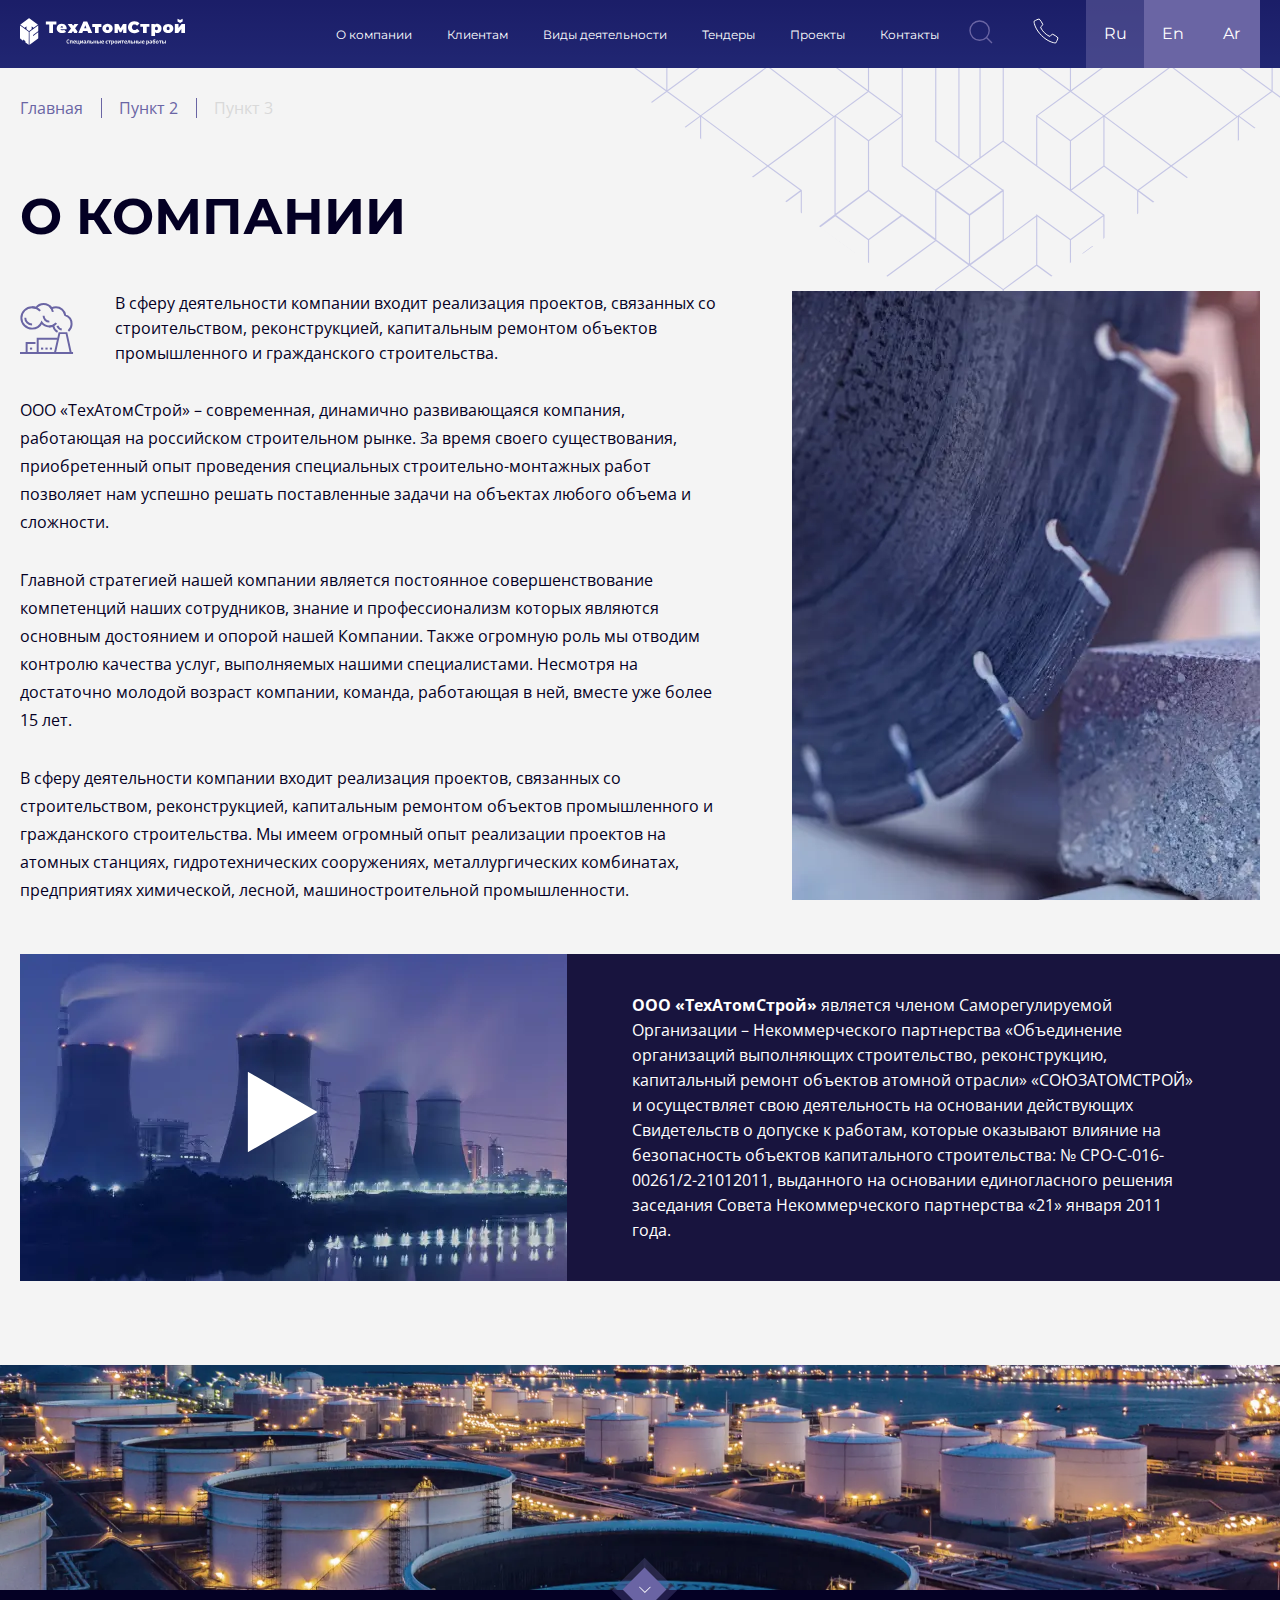
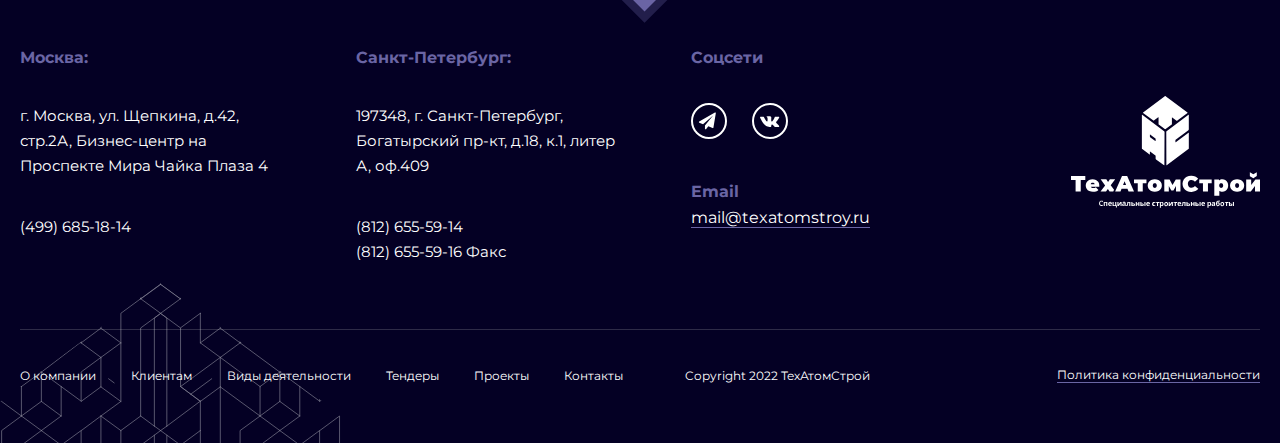
==== about.html @ ad56c025 "add project" ====
<!DOCTYPE html>
<html lang="ru">
  <head>
    <meta charset="utf-8">
    <meta http-equiv="X-UA-Compatible" content="IE=edge">
    <title>New Page</title>
    <meta name="theme-color" content="#fff">
    <meta name="apple-mobile-web-app-status-bar-style" content="black-translucent">
    <meta name="viewport" content="width=device-width, user-scalable=no, initial-scale=1.0, maximum-scale=1.0, minimum-scale=1.0"><meta name="format-detection" content="telephone=no">
    <link rel="shortcut icon" href="img/favicons/favicon.ico" type="image/x-icon">
    <link rel="icon" sizes="16x16" href="img/favicons/favicon-16x16.png" type="image/png">
    <link rel="icon" sizes="32x32" href="img/favicons/favicon-32x32.png" type="image/png">
    <link rel="apple-touch-icon-precomposed" href="img/favicons/apple-touch-icon-precomposed.png">
    <link rel="apple-touch-icon" href="img/favicons/apple-touch-icon.png">
    <link rel="apple-touch-icon" sizes="57x57" href="img/favicons/apple-touch-icon-57x57.png">
    <link rel="apple-touch-icon" sizes="60x60" href="img/favicons/apple-touch-icon-60x60.png">
    <link rel="apple-touch-icon" sizes="72x72" href="img/favicons/apple-touch-icon-72x72.png">
    <link rel="apple-touch-icon" sizes="76x76" href="img/favicons/apple-touch-icon-76x76.png">
    <link rel="apple-touch-icon" sizes="114x114" href="img/favicons/apple-touch-icon-114x114.png">
    <link rel="apple-touch-icon" sizes="120x120" href="img/favicons/apple-touch-icon-120x120.png">
    <link rel="apple-touch-icon" sizes="144x144" href="img/favicons/apple-touch-icon-144x144.png">
    <link rel="apple-touch-icon" sizes="152x152" href="img/favicons/apple-touch-icon-152x152.png">
    <link rel="apple-touch-icon" sizes="167x167" href="img/favicons/apple-touch-icon-167x167.png">
    <link rel="apple-touch-icon" sizes="180x180" href="img/favicons/apple-touch-icon-180x180.png">
    <link rel="apple-touch-icon" sizes="1024x1024" href="img/favicons/apple-touch-icon-1024x1024.png">
    <link href="https://fonts.googleapis.com/css2?family=Montserrat:wght@300;400;700&amp;family=Open+Sans:wght@400;700&amp;display=swap" rel="stylesheet">
    <link rel="stylesheet" href="styles/main.css">
  </head>
  <body>
    <div class="header"> 
      <div class="container header__wrap">
        <div class="haeder__left">
          <div class="header__burger"></div><a class="header__logo" href="#"><img src="./img/logo.svg" alt=""></a>
        </div>
        <div class="header__right"> 
          <nav class="nav"><a class="nav__link" href="#">О компании</a><a class="nav__link" href="#">Клиентам</a><a class="nav__link" href="#">Виды деятельности</a><a class="nav__link" href="#">Тендеры</a><a class="nav__link" href="#">Проекты</a><a class="nav__link" href="#">Контакты</a></nav>
          <div class="search"> 
            <div class="search__input"> 
              <input type="text" placeholder="Поиск">
            </div>
            <button class="search__ico">
              <div class="header__search-trigger"></div><svg width="24" height="24" viewBox="0 0 24 24" xmlns="http://www.w3.org/2000/svg">
<path d="M22.975 22.9751L17.481 17.482M20.228 10.614C20.228 15.924 15.924 20.2281 10.614 20.2281C5.30501 20.2281 1 15.924 1 10.614C1 5.30505 5.30501 1.00003 10.614 1.00003C15.924 1.00003 20.228 5.30505 20.228 10.614Z" stroke-width="1.373" stroke-miterlimit="79.8403" stroke-linejoin="round"/>
</svg>
            </button>
          </div><a class="haeder__phone" href="tel:">
             <svg width="26" height="26" viewBox="0 0 26 26" xmlns="http://www.w3.org/2000/svg">
<path fill-rule="evenodd" clip-rule="evenodd" d="M8.52951 17.4705C14.6469 23.5885 20.49 24.8825 22.6473 25C24.0253 22.9808 24.6081 21.3136 25 19.8238C23.5095 18.3725 21.3409 16.8923 19.3529 16.059L17.0002 18.4117C16.1959 18.1958 13.9903 17.2842 11.3531 14.6469C8.7158 12.0097 7.80416 9.80413 7.58831 8.99983L9.941 6.64713C9.10773 4.65968 7.62751 2.49045 6.17625 0.999997C4.68637 1.39249 3.01927 1.9747 1 3.35325C1.11758 5.50998 2.41207 11.3531 8.52951 17.4705Z" stroke-miterlimit="79.8403"/>
</svg></a>
          <div class="header__langs"> <a class="header__lang -is-active" href="#">Ru </a><a class="header__lang" href="#">En</a><a class="header__lang" href="#">Ar</a></div>
        </div>
      </div>
    </div>
        <div class="mobile-nav"> <a class="nav__link" href="#">О компании</a><a class="nav__link" href="#">Клиентам</a><a class="nav__link" href="#">Виды деятельности</a><a class="nav__link" href="#">Тендеры</a><a class="nav__link" href="#">Проекты</a><a class="nav__link" href="#">Контакты</a></div>
    <main class="inner"> 
      <div class="container">
            <div class="scrumbs"> <a class="scrumbs__link" href="#">Главная  </a><a class="scrumbs__link" href="#">Пункт 2  </a><a class="scrumbs__link" href="#">Пункт 3  </a></div>
        <h1 class="h1">О КОМПАНИИ</h1>
        <div class="about__list"> 
          <div class="about__text">
                <div class="ico-block"><img src="./img/ico-text.svg" alt="">
                  <p class="ico-text">В сферу деятельности компании входит реализация проектов, связанных со строительством, реконструкцией, капитальным ремонтом объектов промышленного и гражданского строительства.</p>
                </div>
            <div class="text"> 
              <p>ООО «ТехАтомСтрой» – современная, динамично развивающаяся компания, работающая на российском строительном рынке. За время своего существования, приобретенный опыт проведения специальных строительно-монтажных работ позволяет нам успешно решать поставленные задачи на объектах любого объема и сложности.</p>
              <p>Главной стратегией нашей компании является постоянное совершенствование компетенций наших сотрудников, знание и профессионализм которых являются основным достоянием и опорой нашей Компании. Также огромную роль мы отводим контролю качества услуг, выполняемых нашими специалистами. Несмотря на достаточно молодой возраст компании, команда, работающая в ней, вместе уже более 15 лет.</p>
              <p>В сферу деятельности компании входит реализация проектов, связанных со строительством, реконструкцией, капитальным ремонтом объектов промышленного и гражданского строительства. Мы имеем огромный опыт реализации проектов на атомных станциях, гидротехнических сооружениях, металлургических комбинатах, предприятиях химической, лесной, машиностроительной промышленности.</p>
            </div>
          </div>
          <div class="about__pic" style="background: url(../img/about__pic.webp) no-repeat center / cover"></div>
        </div>
        <div class="about__video"> 
          <div class="about__video-play"><a data-fancybox="video-gallery" href="https://youtu.be/SU4BqSh9jZQ">
            <div class="after">
               <svg width="70" height="81" viewBox="0 0 70 81" xmlns="http://www.w3.org/2000/svg">
<path d="M3.25 5.42597L64 40.5L3.25 75.574L3.25 5.42597Z"  stroke="white" stroke-width="6"/>
</svg>
            </div><img src="./img/video-banner.webp"/>
</a>
          </div>
          <div class="about__video-description"> 
            <p><b>ООО «ТехАтомСтрой» </b> является членом Саморегулируемой Организации – Некоммерческого партнерства «Объединение организаций выполняющих строительство, реконструкцию, капитальный ремонт объектов атомной отрасли» «СОЮЗАТОМСТРОЙ» и осуществляет свою деятельность на основании действующих Свидетельств о допуске к работам, которые оказывают влияние на безопасность объектов капитального строительства: № СРО-С-016-00261/2-21012011, выданного на основании единогласного решения заседания Совета Некоммерческого партнерства «21» января 2011 года.</p>
          </div>
        </div>
      </div>
    </main>
    <div class="footer">
      <div class="footer__banner"><img src="./img/footer.webp" alt=""></div>
      <div class="footer__wrap"><a class="anchor-arrow" href="#"><img src="./img/an-arrow.svg" alt=""></a>
        <div class="container">
          <div class="footer__top"> 
            <div class="footer__blocks"> 
              <div class="footer__left">
                <div class="footer__item">
                  <div class="footer__title">Москва:</div>
                  <p class="footer__text">г. Москва, ул. Щепкина, д.42, стр.2А, Бизнес-центр на Проспекте Мира Чайка Плаза 4</p>
                  <div class="footer__phones">
                    <p class="footer__text">(499) 685-18-14</p>
                  </div>
                </div>
                <div class="footer__item">
                  <div class="footer__title">Санкт-Петербург:</div>
                  <p class="footer__text">197348, г. Санкт-Петербург, Богатырский пр-кт, д.18, к.1, литер А, оф.409</p>
                  <div class="footer__phones">
                    <p class="footer__text"> (812) 655-59-14  </p>
                    <p class="footer__text">(812) 655-59-16 Факс</p>
                  </div>
                </div>
                <div class="footer__item">
                  <div class="footer__title">Соцсети</div>
                  <div class="socials"> <a class="socials__link socials__link--tm" href="#"><img src="./img/tm.svg" alt=""></a><a class="socials__link socials__link--vk" href="#"><img src="./img/vk.svg" alt=""></a></div>
                  <div class="footer__eamail"> 
                    <div class="footer__title">Email</div><a class="link" href="mailto:mail@texatomstroy.ru">mail@texatomstroy.ru</a>
                  </div>
                </div>
              </div>
              <div class="footer__logo"><img src="./img/footer-logo.svg" alt=""></div>
            </div>
          </div>
          <div class="footer__bottom">
            <div class="footer__left"> 
              <nav class="nav"><a class="nav__link" href="#">О компании</a><a class="nav__link" href="#">Клиентам</a><a class="nav__link" href="#">Виды деятельности</a><a class="nav__link" href="#">Тендеры</a><a class="nav__link" href="#">Проекты</a><a class="nav__link" href="#">Контакты</a></nav>
              <div class="copiright">Copyright 2022 ТехАтомСтрой</div>
            </div><a class="policy link" href="#">Политика конфиденциальности </a>
          </div>
        </div>
      </div>
    </div>
    <script src="js/main.js"></script>
    <script src="js/vendor.js"></script>
  </body>
</html>
---- styles/main.css ----
:root {
  --purple: #6A65A4;
  --l-purple: #C5C6E5;
  --black: #040024;
  --l-black: #3A3A3A;
}

/*! normalize.css v8.0.1 | MIT License | github.com/necolas/normalize.css */

/* Document
   ========================================================================== */

/**
 * 1. Correct the line height in all browsers.
 * 2. Prevent adjustments of font size after orientation changes in iOS.
 */

html {
  line-height: 1.15;
  /* 1 */
  -webkit-text-size-adjust: 100%;
  /* 2 */
}

/* Sections
   ========================================================================== */

/**
 * Remove the margin in all browsers.
 */

body {
  margin: 0;
}

/**
 * Render the `main` element consistently in IE.
 */

main {
  display: block;
}

/**
 * Correct the font size and margin on `h1` elements within `section` and
 * `article` contexts in Chrome, Firefox, and Safari.
 */

h1 {
  font-size: 2em;
  margin: 0.67em 0;
}

/* Grouping content
   ========================================================================== */

/**
 * 1. Add the correct box sizing in Firefox.
 * 2. Show the overflow in Edge and IE.
 */

hr {
  box-sizing: content-box;
  /* 1 */
  height: 0;
  /* 1 */
  overflow: visible;
  /* 2 */
}

/**
 * 1. Correct the inheritance and scaling of font size in all browsers.
 * 2. Correct the odd `em` font sizing in all browsers.
 */

pre {
  font-family: monospace, monospace;
  /* 1 */
  font-size: 1em;
  /* 2 */
}

/* Text-level semantics
   ========================================================================== */

/**
 * Remove the gray background on active links in IE 10.
 */

a {
  background-color: transparent;
}

/**
 * 1. Remove the bottom border in Chrome 57-
 * 2. Add the correct text decoration in Chrome, Edge, IE, Opera, and Safari.
 */

abbr[title] {
  border-bottom: none;
  /* 1 */
  text-decoration: underline;
  /* 2 */
  text-decoration: underline dotted;
  /* 2 */
}

/**
 * Add the correct font weight in Chrome, Edge, and Safari.
 */

b,
strong {
  font-weight: bolder;
}

/**
 * 1. Correct the inheritance and scaling of font size in all browsers.
 * 2. Correct the odd `em` font sizing in all browsers.
 */

code,
kbd,
samp {
  font-family: monospace, monospace;
  /* 1 */
  font-size: 1em;
  /* 2 */
}

/**
 * Add the correct font size in all browsers.
 */

small {
  font-size: 80%;
}

/**
 * Prevent `sub` and `sup` elements from affecting the line height in
 * all browsers.
 */

sub,
sup {
  font-size: 75%;
  line-height: 0;
  position: relative;
  vertical-align: baseline;
}

sub {
  bottom: -0.25em;
}

sup {
  top: -0.5em;
}

/* Embedded content
   ========================================================================== */

/**
 * Remove the border on images inside links in IE 10.
 */

img {
  border-style: none;
}

/* Forms
   ========================================================================== */

/**
 * 1. Change the font styles in all browsers.
 * 2. Remove the margin in Firefox and Safari.
 */

button,
input,
optgroup,
select,
textarea {
  font-family: inherit;
  /* 1 */
  font-size: 100%;
  /* 1 */
  line-height: 1.15;
  /* 1 */
  margin: 0;
  /* 2 */
}

/**
 * Show the overflow in IE.
 * 1. Show the overflow in Edge.
 */

button,
input {
  /* 1 */
  overflow: visible;
}

/**
 * Remove the inheritance of text transform in Edge, Firefox, and IE.
 * 1. Remove the inheritance of text transform in Firefox.
 */

button,
select {
  /* 1 */
  text-transform: none;
}

/**
 * Correct the inability to style clickable types in iOS and Safari.
 */

button,
[type=button],
[type=reset],
[type=submit] {
  -webkit-appearance: button;
}

/**
 * Remove the inner border and padding in Firefox.
 */

button::-moz-focus-inner,
[type=button]::-moz-focus-inner,
[type=reset]::-moz-focus-inner,
[type=submit]::-moz-focus-inner {
  border-style: none;
  padding: 0;
}

/**
 * Restore the focus styles unset by the previous rule.
 */

button:-moz-focusring,
[type=button]:-moz-focusring,
[type=reset]:-moz-focusring,
[type=submit]:-moz-focusring {
  outline: 1px dotted ButtonText;
}

/**
 * Correct the padding in Firefox.
 */

fieldset {
  padding: 0.35em 0.75em 0.625em;
}

/**
 * 1. Correct the text wrapping in Edge and IE.
 * 2. Correct the color inheritance from `fieldset` elements in IE.
 * 3. Remove the padding so developers are not caught out when they zero out
 *    `fieldset` elements in all browsers.
 */

legend {
  box-sizing: border-box;
  /* 1 */
  color: inherit;
  /* 2 */
  display: table;
  /* 1 */
  max-width: 100%;
  /* 1 */
  padding: 0;
  /* 3 */
  white-space: normal;
  /* 1 */
}

/**
 * Add the correct vertical alignment in Chrome, Firefox, and Opera.
 */

progress {
  vertical-align: baseline;
}

/**
 * Remove the default vertical scrollbar in IE 10+.
 */

textarea {
  overflow: auto;
}

/**
 * 1. Add the correct box sizing in IE 10.
 * 2. Remove the padding in IE 10.
 */

[type=checkbox],
[type=radio] {
  box-sizing: border-box;
  /* 1 */
  padding: 0;
  /* 2 */
}

/**
 * Correct the cursor style of increment and decrement buttons in Chrome.
 */

[type=number]::-webkit-inner-spin-button,
[type=number]::-webkit-outer-spin-button {
  height: auto;
}

/**
 * 1. Correct the odd appearance in Chrome and Safari.
 * 2. Correct the outline style in Safari.
 */

[type=search] {
  -webkit-appearance: textfield;
  /* 1 */
  outline-offset: -2px;
  /* 2 */
}

/**
 * Remove the inner padding in Chrome and Safari on macOS.
 */

[type=search]::-webkit-search-decoration {
  -webkit-appearance: none;
}

/**
 * 1. Correct the inability to style clickable types in iOS and Safari.
 * 2. Change font properties to `inherit` in Safari.
 */

::-webkit-file-upload-button {
  -webkit-appearance: button;
  /* 1 */
  font: inherit;
  /* 2 */
}

/* Interactive
   ========================================================================== */

/*
 * Add the correct display in Edge, IE 10+, and Firefox.
 */

details {
  display: block;
}

/*
 * Add the correct display in all browsers.
 */

summary {
  display: list-item;
}

/* Misc
   ========================================================================== */

/**
 * Add the correct display in IE 10+.
 */

template {
  display: none;
}

/**
 * Add the correct display in IE 10.
 */

[hidden] {
  display: none;
}

/**
 * Swiper 8.2.4
 * Most modern mobile touch slider and framework with hardware accelerated transitions
 * https://swiperjs.com
 *
 * Copyright 2014-2022 Vladimir Kharlampidi
 *
 * Released under the MIT License
 *
 * Released on: June 13, 2022
 */

@font-face {
  font-family: swiper-icons;
  src: url("data:application/font-woff;charset=utf-8;base64, [base64]//wADZ2x5ZgAAAywAAADMAAAD2MHtryVoZWFkAAABbAAAADAAAAA2E2+eoWhoZWEAAAGcAAAAHwAAACQC9gDzaG10eAAAAigAAAAZAAAArgJkABFsb2NhAAAC0AAAAFoAAABaFQAUGG1heHAAAAG8AAAAHwAAACAAcABAbmFtZQAAA/gAAAE5AAACXvFdBwlwb3N0AAAFNAAAAGIAAACE5s74hXjaY2BkYGAAYpf5Hu/j+W2+MnAzMYDAzaX6QjD6/4//Bxj5GA8AuRwMYGkAPywL13jaY2BkYGA88P8Agx4j+/8fQDYfA1AEBWgDAIB2BOoAeNpjYGRgYNBh4GdgYgABEMnIABJzYNADCQAACWgAsQB42mNgYfzCOIGBlYGB0YcxjYGBwR1Kf2WQZGhhYGBiYGVmgAFGBiQQkOaawtDAoMBQxXjg/wEGPcYDDA4wNUA2CCgwsAAAO4EL6gAAeNpj2M0gyAACqxgGNWBkZ2D4/wMA+xkDdgAAAHjaY2BgYGaAYBkGRgYQiAHyGMF8FgYHIM3DwMHABGQrMOgyWDLEM1T9/w8UBfEMgLzE////P/5//f/V/xv+r4eaAAeMbAxwIUYmIMHEgKYAYjUcsDAwsLKxc3BycfPw8jEQA/[base64]/uznmfPFBNODM2K7MTQ45YEAZqGP81AmGGcF3iPqOop0r1SPTaTbVkfUe4HXj97wYE+yNwWYxwWu4v1ugWHgo3S1XdZEVqWM7ET0cfnLGxWfkgR42o2PvWrDMBSFj/IHLaF0zKjRgdiVMwScNRAoWUoH78Y2icB/yIY09An6AH2Bdu/UB+yxopYshQiEvnvu0dURgDt8QeC8PDw7Fpji3fEA4z/PEJ6YOB5hKh4dj3EvXhxPqH/SKUY3rJ7srZ4FZnh1PMAtPhwP6fl2PMJMPDgeQ4rY8YT6Gzao0eAEA409DuggmTnFnOcSCiEiLMgxCiTI6Cq5DZUd3Qmp10vO0LaLTd2cjN4fOumlc7lUYbSQcZFkutRG7g6JKZKy0RmdLY680CDnEJ+UMkpFFe1RN7nxdVpXrC4aTtnaurOnYercZg2YVmLN/d/gczfEimrE/fs/bOuq29Zmn8tloORaXgZgGa78yO9/cnXm2BpaGvq25Dv9S4E9+5SIc9PqupJKhYFSSl47+Qcr1mYNAAAAeNptw0cKwkAAAMDZJA8Q7OUJvkLsPfZ6zFVERPy8qHh2YER+3i/BP83vIBLLySsoKimrqKqpa2hp6+jq6RsYGhmbmJqZSy0sraxtbO3sHRydnEMU4uR6yx7JJXveP7WrDycAAAAAAAH//wACeNpjYGRgYOABYhkgZgJCZgZNBkYGLQZtIJsFLMYAAAw3ALgAeNolizEKgDAQBCchRbC2sFER0YD6qVQiBCv/H9ezGI6Z5XBAw8CBK/m5iQQVauVbXLnOrMZv2oLdKFa8Pjuru2hJzGabmOSLzNMzvutpB3N42mNgZGBg4GKQYzBhYMxJLMlj4GBgAYow/P/PAJJhLM6sSoWKfWCAAwDAjgbRAAB42mNgYGBkAIIbCZo5IPrmUn0hGA0AO8EFTQAA");
  font-weight: 400;
  font-style: normal;
}

:root {
  --swiper-theme-color: #007aff;
}

.swiper {
  margin-left: auto;
  margin-right: auto;
  position: relative;
  overflow: hidden;
  list-style: none;
  padding: 0;
  z-index: 1;
}

.swiper-vertical > .swiper-wrapper {
  flex-direction: column;
}

.swiper-wrapper {
  position: relative;
  width: 100%;
  height: 100%;
  z-index: 1;
  display: flex;
  transition-property: transform;
  box-sizing: content-box;
}

.swiper-android .swiper-slide,
.swiper-wrapper {
  transform: translate3d(0px, 0, 0);
}

.swiper-pointer-events {
  touch-action: pan-y;
}

.swiper-pointer-events.swiper-vertical {
  touch-action: pan-x;
}

.swiper-slide {
  flex-shrink: 0;
  width: 100%;
  height: 100%;
  position: relative;
  transition-property: transform;
}

.swiper-slide-invisible-blank {
  visibility: hidden;
}

.swiper-autoheight,
.swiper-autoheight .swiper-slide {
  height: auto;
}

.swiper-autoheight .swiper-wrapper {
  align-items: flex-start;
  transition-property: transform, height;
}

.swiper-backface-hidden .swiper-slide {
  transform: translateZ(0);
  -webkit-backface-visibility: hidden;
  backface-visibility: hidden;
}

.swiper-3d,
.swiper-3d.swiper-css-mode .swiper-wrapper {
  perspective: 1200px;
}

.swiper-3d .swiper-cube-shadow,
.swiper-3d .swiper-slide,
.swiper-3d .swiper-slide-shadow,
.swiper-3d .swiper-slide-shadow-bottom,
.swiper-3d .swiper-slide-shadow-left,
.swiper-3d .swiper-slide-shadow-right,
.swiper-3d .swiper-slide-shadow-top,
.swiper-3d .swiper-wrapper {
  transform-style: preserve-3d;
}

.swiper-3d .swiper-slide-shadow,
.swiper-3d .swiper-slide-shadow-bottom,
.swiper-3d .swiper-slide-shadow-left,
.swiper-3d .swiper-slide-shadow-right,
.swiper-3d .swiper-slide-shadow-top {
  position: absolute;
  left: 0;
  top: 0;
  width: 100%;
  height: 100%;
  pointer-events: none;
  z-index: 10;
}

.swiper-3d .swiper-slide-shadow {
  background: rgba(0, 0, 0, 0.15);
}

.swiper-3d .swiper-slide-shadow-left {
  background-image: linear-gradient(to left, rgba(0, 0, 0, 0.5), rgba(0, 0, 0, 0));
}

.swiper-3d .swiper-slide-shadow-right {
  background-image: linear-gradient(to right, rgba(0, 0, 0, 0.5), rgba(0, 0, 0, 0));
}

.swiper-3d .swiper-slide-shadow-top {
  background-image: linear-gradient(to top, rgba(0, 0, 0, 0.5), rgba(0, 0, 0, 0));
}

.swiper-3d .swiper-slide-shadow-bottom {
  background-image: linear-gradient(to bottom, rgba(0, 0, 0, 0.5), rgba(0, 0, 0, 0));
}

.swiper-css-mode > .swiper-wrapper {
  overflow: auto;
  scrollbar-width: none;
  -ms-overflow-style: none;
}

.swiper-css-mode > .swiper-wrapper::-webkit-scrollbar {
  display: none;
}

.swiper-css-mode > .swiper-wrapper > .swiper-slide {
  scroll-snap-align: start start;
}

.swiper-horizontal.swiper-css-mode > .swiper-wrapper {
  scroll-snap-type: x mandatory;
}

.swiper-vertical.swiper-css-mode > .swiper-wrapper {
  scroll-snap-type: y mandatory;
}

.swiper-centered > .swiper-wrapper::before {
  content: "";
  flex-shrink: 0;
  order: 9999;
}

.swiper-centered.swiper-horizontal > .swiper-wrapper > .swiper-slide:first-child {
  margin-inline-start: var(--swiper-centered-offset-before);
}

.swiper-centered.swiper-horizontal > .swiper-wrapper::before {
  height: 100%;
  min-height: 1px;
  width: var(--swiper-centered-offset-after);
}

.swiper-centered.swiper-vertical > .swiper-wrapper > .swiper-slide:first-child {
  margin-block-start: var(--swiper-centered-offset-before);
}

.swiper-centered.swiper-vertical > .swiper-wrapper::before {
  width: 100%;
  min-width: 1px;
  height: var(--swiper-centered-offset-after);
}

.swiper-centered > .swiper-wrapper > .swiper-slide {
  scroll-snap-align: center center;
}

.swiper-virtual .swiper-slide {
  -webkit-backface-visibility: hidden;
  transform: translateZ(0);
}

.swiper-virtual.swiper-css-mode .swiper-wrapper::after {
  content: "";
  position: absolute;
  left: 0;
  top: 0;
  pointer-events: none;
}

.swiper-virtual.swiper-css-mode.swiper-horizontal .swiper-wrapper::after {
  height: 1px;
  width: var(--swiper-virtual-size);
}

.swiper-virtual.swiper-css-mode.swiper-vertical .swiper-wrapper::after {
  width: 1px;
  height: var(--swiper-virtual-size);
}

:root {
  --swiper-navigation-size: 44px;
}

.swiper-button-next,
.swiper-button-prev {
  position: absolute;
  top: 50%;
  width: calc(var(--swiper-navigation-size) / 44 * 27);
  height: var(--swiper-navigation-size);
  margin-top: calc(0px - var(--swiper-navigation-size) / 2);
  z-index: 10;
  cursor: pointer;
  display: flex;
  align-items: center;
  justify-content: center;
  color: var(--swiper-navigation-color, var(--swiper-theme-color));
}

.swiper-button-next.swiper-button-disabled,
.swiper-button-prev.swiper-button-disabled {
  opacity: 0.35;
  cursor: auto;
  pointer-events: none;
}

.swiper-button-next.swiper-button-hidden,
.swiper-button-prev.swiper-button-hidden {
  opacity: 0;
  cursor: auto;
  pointer-events: none;
}

.swiper-navigation-disabled .swiper-button-next,
.swiper-navigation-disabled .swiper-button-prev {
  display: none !important;
}

.swiper-button-next:after,
.swiper-button-prev:after {
  font-family: swiper-icons;
  font-size: var(--swiper-navigation-size);
  text-transform: none !important;
  letter-spacing: 0;
  font-variant: initial;
  line-height: 1;
}

.swiper-button-prev,
.swiper-rtl .swiper-button-next {
  left: 10px;
  right: auto;
}

.swiper-button-prev:after,
.swiper-rtl .swiper-button-next:after {
  content: "prev";
}

.swiper-button-next,
.swiper-rtl .swiper-button-prev {
  right: 10px;
  left: auto;
}

.swiper-button-next:after,
.swiper-rtl .swiper-button-prev:after {
  content: "next";
}

.swiper-button-lock {
  display: none;
}

.swiper-pagination {
  position: absolute;
  text-align: center;
  transition: 0.3s opacity;
  transform: translate3d(0, 0, 0);
  z-index: 10;
}

.swiper-pagination.swiper-pagination-hidden {
  opacity: 0;
}

.swiper-pagination-disabled > .swiper-pagination,
.swiper-pagination.swiper-pagination-disabled {
  display: none !important;
}

.swiper-horizontal > .swiper-pagination-bullets,
.swiper-pagination-bullets.swiper-pagination-horizontal,
.swiper-pagination-custom,
.swiper-pagination-fraction {
  bottom: 10px;
  left: 0;
  width: 100%;
}

.swiper-pagination-bullets-dynamic {
  overflow: hidden;
  font-size: 0;
}

.swiper-pagination-bullets-dynamic .swiper-pagination-bullet {
  transform: scale(0.33);
  position: relative;
}

.swiper-pagination-bullets-dynamic .swiper-pagination-bullet-active {
  transform: scale(1);
}

.swiper-pagination-bullets-dynamic .swiper-pagination-bullet-active-main {
  transform: scale(1);
}

.swiper-pagination-bullets-dynamic .swiper-pagination-bullet-active-prev {
  transform: scale(0.66);
}

.swiper-pagination-bullets-dynamic .swiper-pagination-bullet-active-prev-prev {
  transform: scale(0.33);
}

.swiper-pagination-bullets-dynamic .swiper-pagination-bullet-active-next {
  transform: scale(0.66);
}

.swiper-pagination-bullets-dynamic .swiper-pagination-bullet-active-next-next {
  transform: scale(0.33);
}

.swiper-pagination-bullet {
  width: var(--swiper-pagination-bullet-width, var(--swiper-pagination-bullet-size, 8px));
  height: var(--swiper-pagination-bullet-height, var(--swiper-pagination-bullet-size, 8px));
  display: inline-block;
  border-radius: 50%;
  background: var(--swiper-pagination-bullet-inactive-color, #000);
  opacity: var(--swiper-pagination-bullet-inactive-opacity, 0.2);
}

button.swiper-pagination-bullet {
  border: none;
  margin: 0;
  padding: 0;
  box-shadow: none;
  -webkit-appearance: none;
  appearance: none;
}

.swiper-pagination-clickable .swiper-pagination-bullet {
  cursor: pointer;
}

.swiper-pagination-bullet:only-child {
  display: none !important;
}

.swiper-pagination-bullet-active {
  opacity: var(--swiper-pagination-bullet-opacity, 1);
  background: var(--swiper-pagination-color, var(--swiper-theme-color));
}

.swiper-pagination-vertical.swiper-pagination-bullets,
.swiper-vertical > .swiper-pagination-bullets {
  right: 10px;
  top: 50%;
  transform: translate3d(0px, -50%, 0);
}

.swiper-pagination-vertical.swiper-pagination-bullets .swiper-pagination-bullet,
.swiper-vertical > .swiper-pagination-bullets .swiper-pagination-bullet {
  margin: var(--swiper-pagination-bullet-vertical-gap, 6px) 0;
  display: block;
}

.swiper-pagination-vertical.swiper-pagination-bullets.swiper-pagination-bullets-dynamic,
.swiper-vertical > .swiper-pagination-bullets.swiper-pagination-bullets-dynamic {
  top: 50%;
  transform: translateY(-50%);
  width: 8px;
}

.swiper-pagination-vertical.swiper-pagination-bullets.swiper-pagination-bullets-dynamic .swiper-pagination-bullet,
.swiper-vertical > .swiper-pagination-bullets.swiper-pagination-bullets-dynamic .swiper-pagination-bullet {
  display: inline-block;
  transition: 0.2s transform, 0.2s top;
}

.swiper-horizontal > .swiper-pagination-bullets .swiper-pagination-bullet,
.swiper-pagination-horizontal.swiper-pagination-bullets .swiper-pagination-bullet {
  margin: 0 var(--swiper-pagination-bullet-horizontal-gap, 4px);
}

.swiper-horizontal > .swiper-pagination-bullets.swiper-pagination-bullets-dynamic,
.swiper-pagination-horizontal.swiper-pagination-bullets.swiper-pagination-bullets-dynamic {
  left: 50%;
  transform: translateX(-50%);
  white-space: nowrap;
}

.swiper-horizontal > .swiper-pagination-bullets.swiper-pagination-bullets-dynamic .swiper-pagination-bullet,
.swiper-pagination-horizontal.swiper-pagination-bullets.swiper-pagination-bullets-dynamic .swiper-pagination-bullet {
  transition: 0.2s transform, 0.2s left;
}

.swiper-horizontal.swiper-rtl > .swiper-pagination-bullets-dynamic .swiper-pagination-bullet {
  transition: 0.2s transform, 0.2s right;
}

.swiper-pagination-progressbar {
  background: rgba(0, 0, 0, 0.25);
  position: absolute;
}

.swiper-pagination-progressbar .swiper-pagination-progressbar-fill {
  background: var(--swiper-pagination-color, var(--swiper-theme-color));
  position: absolute;
  left: 0;
  top: 0;
  width: 100%;
  height: 100%;
  transform: scale(0);
  transform-origin: left top;
}

.swiper-rtl .swiper-pagination-progressbar .swiper-pagination-progressbar-fill {
  transform-origin: right top;
}

.swiper-horizontal > .swiper-pagination-progressbar,
.swiper-pagination-progressbar.swiper-pagination-horizontal,
.swiper-pagination-progressbar.swiper-pagination-vertical.swiper-pagination-progressbar-opposite,
.swiper-vertical > .swiper-pagination-progressbar.swiper-pagination-progressbar-opposite {
  width: 100%;
  height: 4px;
  left: 0;
  top: 0;
}

.swiper-horizontal > .swiper-pagination-progressbar.swiper-pagination-progressbar-opposite,
.swiper-pagination-progressbar.swiper-pagination-horizontal.swiper-pagination-progressbar-opposite,
.swiper-pagination-progressbar.swiper-pagination-vertical,
.swiper-vertical > .swiper-pagination-progressbar {
  width: 4px;
  height: 100%;
  left: 0;
  top: 0;
}

.swiper-pagination-lock {
  display: none;
}

.swiper-scrollbar {
  border-radius: 10px;
  position: relative;
  -ms-touch-action: none;
  background: rgba(0, 0, 0, 0.1);
}

.swiper-scrollbar-disabled > .swiper-scrollbar,
.swiper-scrollbar.swiper-scrollbar-disabled {
  display: none !important;
}

.swiper-horizontal > .swiper-scrollbar,
.swiper-scrollbar.swiper-scrollbar-horizontal {
  position: absolute;
  left: 1%;
  bottom: 3px;
  z-index: 50;
  height: 5px;
  width: 98%;
}

.swiper-scrollbar.swiper-scrollbar-vertical,
.swiper-vertical > .swiper-scrollbar {
  position: absolute;
  right: 3px;
  top: 1%;
  z-index: 50;
  width: 5px;
  height: 98%;
}

.swiper-scrollbar-drag {
  height: 100%;
  width: 100%;
  position: relative;
  background: rgba(0, 0, 0, 0.5);
  border-radius: 10px;
  left: 0;
  top: 0;
}

.swiper-scrollbar-cursor-drag {
  cursor: move;
}

.swiper-scrollbar-lock {
  display: none;
}

.swiper-zoom-container {
  width: 100%;
  height: 100%;
  display: flex;
  justify-content: center;
  align-items: center;
  text-align: center;
}

.swiper-zoom-container > canvas,
.swiper-zoom-container > img,
.swiper-zoom-container > svg {
  max-width: 100%;
  max-height: 100%;
  object-fit: contain;
}

.swiper-slide-zoomed {
  cursor: move;
}

.swiper-lazy-preloader {
  width: 42px;
  height: 42px;
  position: absolute;
  left: 50%;
  top: 50%;
  margin-left: -21px;
  margin-top: -21px;
  z-index: 10;
  transform-origin: 50%;
  box-sizing: border-box;
  border: 4px solid var(--swiper-preloader-color, var(--swiper-theme-color));
  border-radius: 50%;
  border-top-color: transparent;
}

.swiper-watch-progress .swiper-slide-visible .swiper-lazy-preloader,
.swiper:not(.swiper-watch-progress) .swiper-lazy-preloader {
  animation: swiper-preloader-spin 1s infinite linear;
}

.swiper-lazy-preloader-white {
  --swiper-preloader-color: #fff;
}

.swiper-lazy-preloader-black {
  --swiper-preloader-color: #000;
}

@keyframes swiper-preloader-spin {
  0% {
    transform: rotate(0deg);
  }

  100% {
    transform: rotate(360deg);
  }
}

.swiper .swiper-notification {
  position: absolute;
  left: 0;
  top: 0;
  pointer-events: none;
  opacity: 0;
  z-index: -1000;
}

.swiper-free-mode > .swiper-wrapper {
  transition-timing-function: ease-out;
  margin: 0 auto;
}

.swiper-grid > .swiper-wrapper {
  flex-wrap: wrap;
}

.swiper-grid-column > .swiper-wrapper {
  flex-wrap: wrap;
  flex-direction: column;
}

.swiper-fade.swiper-free-mode .swiper-slide {
  transition-timing-function: ease-out;
}

.swiper-fade .swiper-slide {
  pointer-events: none;
  transition-property: opacity;
}

.swiper-fade .swiper-slide .swiper-slide {
  pointer-events: none;
}

.swiper-fade .swiper-slide-active,
.swiper-fade .swiper-slide-active .swiper-slide-active {
  pointer-events: auto;
}

.swiper-cube {
  overflow: visible;
}

.swiper-cube .swiper-slide {
  pointer-events: none;
  -webkit-backface-visibility: hidden;
  backface-visibility: hidden;
  z-index: 1;
  visibility: hidden;
  transform-origin: 0 0;
  width: 100%;
  height: 100%;
}

.swiper-cube .swiper-slide .swiper-slide {
  pointer-events: none;
}

.swiper-cube.swiper-rtl .swiper-slide {
  transform-origin: 100% 0;
}

.swiper-cube .swiper-slide-active,
.swiper-cube .swiper-slide-active .swiper-slide-active {
  pointer-events: auto;
}

.swiper-cube .swiper-slide-active,
.swiper-cube .swiper-slide-next,
.swiper-cube .swiper-slide-next + .swiper-slide,
.swiper-cube .swiper-slide-prev {
  pointer-events: auto;
  visibility: visible;
}

.swiper-cube .swiper-slide-shadow-bottom,
.swiper-cube .swiper-slide-shadow-left,
.swiper-cube .swiper-slide-shadow-right,
.swiper-cube .swiper-slide-shadow-top {
  z-index: 0;
  -webkit-backface-visibility: hidden;
  backface-visibility: hidden;
}

.swiper-cube .swiper-cube-shadow {
  position: absolute;
  left: 0;
  bottom: 0px;
  width: 100%;
  height: 100%;
  opacity: 0.6;
  z-index: 0;
}

.swiper-cube .swiper-cube-shadow:before {
  content: "";
  background: #000;
  position: absolute;
  left: 0;
  top: 0;
  bottom: 0;
  right: 0;
  filter: blur(50px);
}

.swiper-flip {
  overflow: visible;
}

.swiper-flip .swiper-slide {
  pointer-events: none;
  -webkit-backface-visibility: hidden;
  backface-visibility: hidden;
  z-index: 1;
}

.swiper-flip .swiper-slide .swiper-slide {
  pointer-events: none;
}

.swiper-flip .swiper-slide-active,
.swiper-flip .swiper-slide-active .swiper-slide-active {
  pointer-events: auto;
}

.swiper-flip .swiper-slide-shadow-bottom,
.swiper-flip .swiper-slide-shadow-left,
.swiper-flip .swiper-slide-shadow-right,
.swiper-flip .swiper-slide-shadow-top {
  z-index: 0;
  -webkit-backface-visibility: hidden;
  backface-visibility: hidden;
}

.swiper-creative .swiper-slide {
  -webkit-backface-visibility: hidden;
  backface-visibility: hidden;
  overflow: hidden;
  transition-property: transform, opacity, height;
}

.swiper-cards {
  overflow: visible;
}

.swiper-cards .swiper-slide {
  transform-origin: center bottom;
  -webkit-backface-visibility: hidden;
  backface-visibility: hidden;
  overflow: hidden;
}

.carousel {
  position: relative;
  box-sizing: border-box;
}

.carousel *,
.carousel *:before,
.carousel *:after {
  box-sizing: inherit;
}

.carousel.is-draggable {
  cursor: move;
  cursor: grab;
}

.carousel.is-dragging {
  cursor: move;
  cursor: grabbing;
}

.carousel__viewport {
  position: relative;
  overflow: hidden;
  max-width: 100%;
  max-height: 100%;
}

.carousel__track {
  display: flex;
}

.carousel__slide {
  flex: 0 0 auto;
  width: var(--carousel-slide-width, 60%);
  max-width: 100%;
  padding: 1rem;
  position: relative;
  overflow-x: hidden;
  overflow-y: auto;
  overscroll-behavior: contain;
}

.has-dots {
  margin-bottom: calc(0.5rem + 22px);
}

.carousel__dots {
  margin: 0 auto;
  padding: 0;
  position: absolute;
  top: calc(100% + 0.5rem);
  left: 0;
  right: 0;
  display: flex;
  justify-content: center;
  list-style: none;
  user-select: none;
}

.carousel__dots .carousel__dot {
  margin: 0;
  padding: 0;
  display: block;
  position: relative;
  width: 22px;
  height: 22px;
  cursor: pointer;
}

.carousel__dots .carousel__dot:after {
  content: "";
  width: 8px;
  height: 8px;
  border-radius: 50%;
  position: absolute;
  top: 50%;
  left: 50%;
  transform: translate(-50%, -50%);
  background-color: currentColor;
  opacity: 0.25;
  transition: opacity 0.15s ease-in-out;
}

.carousel__dots .carousel__dot.is-selected:after {
  opacity: 1;
}

.carousel__button {
  width: var(--carousel-button-width, 48px);
  height: var(--carousel-button-height, 48px);
  padding: 0;
  border: 0;
  display: flex;
  justify-content: center;
  align-items: center;
  pointer-events: all;
  cursor: pointer;
  color: var(--carousel-button-color, currentColor);
  background: var(--carousel-button-bg, transparent);
  border-radius: var(--carousel-button-border-radius, 50%);
  box-shadow: var(--carousel-button-shadow, none);
  transition: opacity 0.15s ease;
}

.carousel__button.is-prev,
.carousel__button.is-next {
  position: absolute;
  top: 50%;
  transform: translateY(-50%);
}

.carousel__button.is-prev {
  left: 10px;
}

.carousel__button.is-next {
  right: 10px;
}

.carousel__button[disabled] {
  cursor: default;
  opacity: 0.3;
}

.carousel__button svg {
  width: var(--carousel-button-svg-width, 50%);
  height: var(--carousel-button-svg-height, 50%);
  fill: none;
  stroke: currentColor;
  stroke-width: var(--carousel-button-svg-stroke-width, 1.5);
  stroke-linejoin: bevel;
  stroke-linecap: round;
  filter: var(--carousel-button-svg-filter, none);
  pointer-events: none;
}

html.with-fancybox {
  scroll-behavior: auto;
}

body.compensate-for-scrollbar {
  overflow: hidden !important;
  touch-action: none;
}

.fancybox__container {
  position: fixed;
  top: 0;
  left: 0;
  bottom: 0;
  right: 0;
  direction: ltr;
  margin: 0;
  padding: env(safe-area-inset-top, 0px) env(safe-area-inset-right, 0px) env(safe-area-inset-bottom, 0px) env(safe-area-inset-left, 0px);
  box-sizing: border-box;
  display: flex;
  flex-direction: column;
  color: var(--fancybox-color, #fff);
  -webkit-tap-highlight-color: rgba(0, 0, 0, 0);
  overflow: hidden;
  z-index: 1050;
  outline: none;
  transform-origin: top left;
  --carousel-button-width: 48px;
  --carousel-button-height: 48px;
  --carousel-button-svg-width: 24px;
  --carousel-button-svg-height: 24px;
  --carousel-button-svg-stroke-width: 2.5;
  --carousel-button-svg-filter: drop-shadow(1px 1px 1px rgba(0, 0, 0, 0.4));
}

.fancybox__container *,
.fancybox__container *::before,
.fancybox__container *::after {
  box-sizing: inherit;
}

.fancybox__container :focus {
  outline: none;
}

body:not(.is-using-mouse) .fancybox__container :focus {
  box-shadow: 0 0 0 1px #fff, 0 0 0 2px var(--fancybox-accent-color, rgba(1, 210, 232, 0.94));
}

.fancybox__backdrop {
  position: absolute;
  top: 0;
  right: 0;
  bottom: 0;
  left: 0;
  z-index: -1;
  background: var(--fancybox-bg, rgba(24, 24, 27, 0.92));
}

.fancybox__carousel {
  position: relative;
  flex: 1 1 auto;
  min-height: 0;
  height: 100%;
  z-index: 10;
}

.fancybox__carousel.has-dots {
  margin-bottom: calc(0.5rem + 22px);
}

.fancybox__viewport {
  position: relative;
  width: 100%;
  height: 100%;
  overflow: visible;
  cursor: default;
}

.fancybox__track {
  display: flex;
  height: 100%;
}

.fancybox__slide {
  flex: 0 0 auto;
  width: 100%;
  max-width: 100%;
  margin: 0;
  padding: 48px 8px 8px 8px;
  position: relative;
  overscroll-behavior: contain;
  display: flex;
  flex-direction: column;
  outline: 0;
  overflow: auto;
  --carousel-button-width: 36px;
  --carousel-button-height: 36px;
  --carousel-button-svg-width: 22px;
  --carousel-button-svg-height: 22px;
}

.fancybox__slide::before,
.fancybox__slide::after {
  content: "";
  flex: 0 0 0;
  margin: auto;
}

.fancybox__content {
  margin: 0 env(safe-area-inset-right, 0px) 0 env(safe-area-inset-left, 0px);
  padding: 36px;
  color: var(--fancybox-content-color, #374151);
  background: var(--fancybox-content-bg, #fff);
  position: relative;
  align-self: center;
  display: flex;
  flex-direction: column;
  z-index: 20;
}

.fancybox__content :focus:not(.carousel__button.is-close) {
  outline: thin dotted;
  box-shadow: none;
}

.fancybox__caption {
  align-self: center;
  max-width: 100%;
  margin: 0;
  padding: 1rem 0 0 0;
  line-height: 1.375;
  color: var(--fancybox-color, currentColor);
  visibility: visible;
  cursor: auto;
  flex-shrink: 0;
  overflow-wrap: anywhere;
}

.is-loading .fancybox__caption {
  visibility: hidden;
}

.fancybox__container > .carousel__dots {
  top: 100%;
  color: var(--fancybox-color, #fff);
}

.fancybox__nav .carousel__button {
  z-index: 40;
}

.fancybox__nav .carousel__button.is-next {
  right: 8px;
}

.fancybox__nav .carousel__button.is-prev {
  left: 8px;
}

.carousel__button.is-close {
  position: absolute;
  top: 8px;
  right: 8px;
  top: calc(env(safe-area-inset-top, 0px) + 8px);
  right: calc(env(safe-area-inset-right, 0px) + 8px);
  z-index: 40;
}

.fancybox__content > .carousel__button.is-close {
  position: absolute;
  top: -40px;
  right: 0;
  color: var(--fancybox-color, #fff);
}

.fancybox__no-click,
.fancybox__no-click button {
  pointer-events: none;
}

.fancybox__spinner {
  position: absolute;
  top: 50%;
  left: 50%;
  transform: translate(-50%, -50%);
  width: 50px;
  height: 50px;
  color: var(--fancybox-color, currentColor);
}

.fancybox__slide .fancybox__spinner {
  cursor: pointer;
  z-index: 1053;
}

.fancybox__spinner svg {
  animation: fancybox-rotate 2s linear infinite;
  transform-origin: center center;
  position: absolute;
  top: 0;
  right: 0;
  bottom: 0;
  left: 0;
  margin: auto;
  width: 100%;
  height: 100%;
}

.fancybox__spinner svg circle {
  fill: none;
  stroke-width: 2.75;
  stroke-miterlimit: 10;
  stroke-dasharray: 1, 200;
  stroke-dashoffset: 0;
  animation: fancybox-dash 1.5s ease-in-out infinite;
  stroke-linecap: round;
  stroke: currentColor;
}

@keyframes fancybox-rotate {
  100% {
    transform: rotate(360deg);
  }
}

@keyframes fancybox-dash {
  0% {
    stroke-dasharray: 1, 200;
    stroke-dashoffset: 0;
  }

  50% {
    stroke-dasharray: 89, 200;
    stroke-dashoffset: -35px;
  }

  100% {
    stroke-dasharray: 89, 200;
    stroke-dashoffset: -124px;
  }
}

.fancybox__backdrop,
.fancybox__caption,
.fancybox__nav,
.carousel__dots,
.carousel__button.is-close {
  opacity: var(--fancybox-opacity, 1);
}

.fancybox__container.is-animated[aria-hidden=false] .fancybox__backdrop,
.fancybox__container.is-animated[aria-hidden=false] .fancybox__caption,
.fancybox__container.is-animated[aria-hidden=false] .fancybox__nav,
.fancybox__container.is-animated[aria-hidden=false] .carousel__dots,
.fancybox__container.is-animated[aria-hidden=false] .carousel__button.is-close {
  animation: 0.15s ease backwards fancybox-fadeIn;
}

.fancybox__container.is-animated.is-closing .fancybox__backdrop,
.fancybox__container.is-animated.is-closing .fancybox__caption,
.fancybox__container.is-animated.is-closing .fancybox__nav,
.fancybox__container.is-animated.is-closing .carousel__dots,
.fancybox__container.is-animated.is-closing .carousel__button.is-close {
  animation: 0.15s ease both fancybox-fadeOut;
}

.fancybox-fadeIn {
  animation: 0.15s ease both fancybox-fadeIn;
}

.fancybox-fadeOut {
  animation: 0.1s ease both fancybox-fadeOut;
}

.fancybox-zoomInUp {
  animation: 0.2s ease both fancybox-zoomInUp;
}

.fancybox-zoomOutDown {
  animation: 0.15s ease both fancybox-zoomOutDown;
}

.fancybox-throwOutUp {
  animation: 0.15s ease both fancybox-throwOutUp;
}

.fancybox-throwOutDown {
  animation: 0.15s ease both fancybox-throwOutDown;
}

@keyframes fancybox-fadeIn {
  from {
    opacity: 0;
  }

  to {
    opacity: 1;
  }
}

@keyframes fancybox-fadeOut {
  to {
    opacity: 0;
  }
}

@keyframes fancybox-zoomInUp {
  from {
    transform: scale(0.97) translate3d(0, 16px, 0);
    opacity: 0;
  }

  to {
    transform: scale(1) translate3d(0, 0, 0);
    opacity: 1;
  }
}

@keyframes fancybox-zoomOutDown {
  to {
    transform: scale(0.97) translate3d(0, 16px, 0);
    opacity: 0;
  }
}

@keyframes fancybox-throwOutUp {
  to {
    transform: translate3d(0, -30%, 0);
    opacity: 0;
  }
}

@keyframes fancybox-throwOutDown {
  to {
    transform: translate3d(0, 30%, 0);
    opacity: 0;
  }
}

.fancybox__carousel .carousel__slide {
  scrollbar-width: thin;
  scrollbar-color: #ccc rgba(255, 255, 255, 0.1);
}

.fancybox__carousel .carousel__slide::-webkit-scrollbar {
  width: 8px;
  height: 8px;
}

.fancybox__carousel .carousel__slide::-webkit-scrollbar-track {
  background-color: rgba(255, 255, 255, 0.1);
}

.fancybox__carousel .carousel__slide::-webkit-scrollbar-thumb {
  background-color: #ccc;
  border-radius: 2px;
  box-shadow: inset 0 0 4px rgba(0, 0, 0, 0.2);
}

.fancybox__carousel.is-draggable .fancybox__slide,
.fancybox__carousel.is-draggable .fancybox__slide .fancybox__content {
  cursor: move;
  cursor: grab;
}

.fancybox__carousel.is-dragging .fancybox__slide,
.fancybox__carousel.is-dragging .fancybox__slide .fancybox__content {
  cursor: move;
  cursor: grabbing;
}

.fancybox__carousel .fancybox__slide .fancybox__content {
  cursor: auto;
}

.fancybox__carousel .fancybox__slide.can-zoom_in .fancybox__content {
  cursor: zoom-in;
}

.fancybox__carousel .fancybox__slide.can-zoom_out .fancybox__content {
  cursor: zoom-out;
}

.fancybox__carousel .fancybox__slide.is-draggable .fancybox__content {
  cursor: move;
  cursor: grab;
}

.fancybox__carousel .fancybox__slide.is-dragging .fancybox__content {
  cursor: move;
  cursor: grabbing;
}

.fancybox__image {
  transform-origin: 0 0;
  user-select: none;
  transition: none;
}

.has-image .fancybox__content {
  padding: 0;
  background: rgba(0, 0, 0, 0);
  min-height: 1px;
}

.is-closing .has-image .fancybox__content {
  overflow: visible;
}

.has-image[data-image-fit=contain] {
  overflow: visible;
  touch-action: none;
}

.has-image[data-image-fit=contain] .fancybox__content {
  flex-direction: row;
  flex-wrap: wrap;
}

.has-image[data-image-fit=contain] .fancybox__image {
  max-width: 100%;
  max-height: 100%;
  object-fit: contain;
}

.has-image[data-image-fit=contain-w] {
  overflow-x: hidden;
  overflow-y: auto;
}

.has-image[data-image-fit=contain-w] .fancybox__content {
  min-height: auto;
}

.has-image[data-image-fit=contain-w] .fancybox__image {
  max-width: 100%;
  height: auto;
}

.has-image[data-image-fit=cover] {
  overflow: visible;
  touch-action: none;
}

.has-image[data-image-fit=cover] .fancybox__content {
  width: 100%;
  height: 100%;
}

.has-image[data-image-fit=cover] .fancybox__image {
  width: 100%;
  height: 100%;
  object-fit: cover;
}

.fancybox__carousel .fancybox__slide.has-iframe .fancybox__content,
.fancybox__carousel .fancybox__slide.has-map .fancybox__content,
.fancybox__carousel .fancybox__slide.has-pdf .fancybox__content,
.fancybox__carousel .fancybox__slide.has-video .fancybox__content,
.fancybox__carousel .fancybox__slide.has-html5video .fancybox__content {
  max-width: 100%;
  flex-shrink: 1;
  min-height: 1px;
  overflow: visible;
}

.fancybox__carousel .fancybox__slide.has-iframe .fancybox__content,
.fancybox__carousel .fancybox__slide.has-map .fancybox__content,
.fancybox__carousel .fancybox__slide.has-pdf .fancybox__content {
  width: 100%;
  height: 80%;
}

.fancybox__carousel .fancybox__slide.has-video .fancybox__content,
.fancybox__carousel .fancybox__slide.has-html5video .fancybox__content {
  width: 960px;
  height: 540px;
  max-width: 100%;
  max-height: 100%;
}

.fancybox__carousel .fancybox__slide.has-map .fancybox__content,
.fancybox__carousel .fancybox__slide.has-pdf .fancybox__content,
.fancybox__carousel .fancybox__slide.has-video .fancybox__content,
.fancybox__carousel .fancybox__slide.has-html5video .fancybox__content {
  padding: 0;
  background: rgba(24, 24, 27, 0.9);
  color: #fff;
}

.fancybox__carousel .fancybox__slide.has-map .fancybox__content {
  background: #e5e3df;
}

.fancybox__html5video,
.fancybox__iframe {
  border: 0;
  display: block;
  height: 100%;
  width: 100%;
  background: rgba(0, 0, 0, 0);
}

.fancybox-placeholder {
  position: absolute;
  width: 1px;
  height: 1px;
  padding: 0;
  margin: -1px;
  overflow: hidden;
  clip: rect(0, 0, 0, 0);
  white-space: nowrap;
  border-width: 0;
}

.fancybox__thumbs {
  flex: 0 0 auto;
  position: relative;
  padding: 0px 3px;
  opacity: var(--fancybox-opacity, 1);
}

.fancybox__container.is-animated[aria-hidden=false] .fancybox__thumbs {
  animation: 0.15s ease-in backwards fancybox-fadeIn;
}

.fancybox__container.is-animated.is-closing .fancybox__thumbs {
  opacity: 0;
}

.fancybox__thumbs .carousel__slide {
  flex: 0 0 auto;
  width: var(--fancybox-thumbs-width, 96px);
  margin: 0;
  padding: 8px 3px;
  box-sizing: content-box;
  display: flex;
  align-items: center;
  justify-content: center;
  overflow: visible;
  cursor: pointer;
}

.fancybox__thumbs .carousel__slide .fancybox__thumb::after {
  content: "";
  position: absolute;
  top: 0;
  left: 0;
  right: 0;
  bottom: 0;
  border-width: 5px;
  border-style: solid;
  border-color: var(--fancybox-accent-color, rgba(34, 213, 233, 0.96));
  opacity: 0;
  transition: opacity 0.15s ease;
  border-radius: var(--fancybox-thumbs-border-radius, 4px);
}

.fancybox__thumbs .carousel__slide.is-nav-selected .fancybox__thumb::after {
  opacity: 0.92;
}

.fancybox__thumbs .carousel__slide > * {
  pointer-events: none;
  user-select: none;
}

.fancybox__thumb {
  position: relative;
  width: 100%;
  padding-top: calc(100% / (var(--fancybox-thumbs-ratio, 1.5)));
  background-size: cover;
  background-position: center center;
  background-color: rgba(255, 255, 255, 0.1);
  background-repeat: no-repeat;
  border-radius: var(--fancybox-thumbs-border-radius, 4px);
}

.fancybox__toolbar {
  position: absolute;
  top: 0;
  right: 0;
  left: 0;
  z-index: 20;
  background: linear-gradient(to top, hsla(0deg, 0%, 0%, 0) 0%, hsla(0deg, 0%, 0%, 0.006) 8.1%, hsla(0deg, 0%, 0%, 0.021) 15.5%, hsla(0deg, 0%, 0%, 0.046) 22.5%, hsla(0deg, 0%, 0%, 0.077) 29%, hsla(0deg, 0%, 0%, 0.114) 35.3%, hsla(0deg, 0%, 0%, 0.155) 41.2%, hsla(0deg, 0%, 0%, 0.198) 47.1%, hsla(0deg, 0%, 0%, 0.242) 52.9%, hsla(0deg, 0%, 0%, 0.285) 58.8%, hsla(0deg, 0%, 0%, 0.326) 64.7%, hsla(0deg, 0%, 0%, 0.363) 71%, hsla(0deg, 0%, 0%, 0.394) 77.5%, hsla(0deg, 0%, 0%, 0.419) 84.5%, hsla(0deg, 0%, 0%, 0.434) 91.9%, hsla(0deg, 0%, 0%, 0.44) 100%);
  padding: 0;
  touch-action: none;
  display: flex;
  justify-content: space-between;
  --carousel-button-svg-width: 20px;
  --carousel-button-svg-height: 20px;
  opacity: var(--fancybox-opacity, 1);
  text-shadow: var(--fancybox-toolbar-text-shadow, 1px 1px 1px rgba(0, 0, 0, 0.4));
}

.fancybox__container.is-animated[aria-hidden=false] .fancybox__toolbar {
  animation: 0.15s ease-in backwards fancybox-fadeIn;
}

.fancybox__container.is-animated.is-closing .fancybox__toolbar {
  opacity: 0;
}

.fancybox__toolbar__items {
  display: flex;
}

.fancybox__toolbar__items--left {
  margin-right: auto;
}

.fancybox__toolbar__items--center {
  position: absolute;
  left: 50%;
  transform: translateX(-50%);
}

.fancybox__toolbar__items--right {
  margin-left: auto;
}

.fancybox__counter {
  min-width: 72px;
  padding: 0 10px;
  line-height: var(--carousel-button-height, 48px);
  text-align: center;
  font-size: 17px;
  font-variant-numeric: tabular-nums;
  -webkit-font-smoothing: subpixel-antialiased;
}

.fancybox__progress {
  background: var(--fancybox-accent-color, rgba(34, 213, 233, 0.96));
  height: 3px;
  left: 0;
  position: absolute;
  right: 0;
  top: 0;
  transform: scaleX(0);
  transform-origin: 0;
  transition-property: transform;
  transition-timing-function: linear;
  z-index: 30;
  user-select: none;
}

.fancybox__container:fullscreen::backdrop {
  opacity: 0;
}

.fancybox__button--fullscreen g:nth-child(2) {
  display: none;
}

.fancybox__container:fullscreen .fancybox__button--fullscreen g:nth-child(1) {
  display: none;
}

.fancybox__container:fullscreen .fancybox__button--fullscreen g:nth-child(2) {
  display: block;
}

.fancybox__button--slideshow g:nth-child(2) {
  display: none;
}

.fancybox__container.has-slideshow .fancybox__button--slideshow g:nth-child(1) {
  display: none;
}

.fancybox__container.has-slideshow .fancybox__button--slideshow g:nth-child(2) {
  display: block;
}

* {
  box-sizing: border-box;
  margin: 0;
  padding: 0;
  -webkit-appearance: none;
}

html {
  height: 100%;
}

body {
  height: 100%;
  font-family: "Open Sans", sans-serif;
  font-weight: 400;
  font-size: 16px;
  line-height: 22px;
  background-color: #F4F4F4;
  color: var(--black);
}

a {
  text-decoration: none;
  color: inherit;
}

img {
  max-width: 100%;
}

button,
input {
  background-color: transparent;
  border: none;
}

button {
  cursor: pointer;
}

input:focus {
  outline: none;
}

input:focus::placeholder {
  opacity: 0;
}

input::placeholder {
  transition: 0.4s;
}

section {
  position: relative;
}

.content {
  overflow: hidden;
}

.container {
  margin: 0 auto;
  position: relative;
  max-width: 1320px;
  padding-left: 20px;
  padding-right: 20px;
  z-index: 10;
}

.link {
  border-bottom: 1px solid #6A65A4;
  transition: 0.4s;
}

.link:hover {
  border-color: transparent;
}

.inner {
  overflow: hidden;
}

.h1 {
  font-family: "Montserrat";
  font-weight: 700;
  font-size: 50px;
  line-height: 61px;
  margin-bottom: 44px;
  text-transform: uppercase;
  color: #040024;
}

.h2 {
  font-family: "Montserrat";
  font-weight: 700;
  font-size: 50px;
  line-height: 61px;
  margin-bottom: 44px;
  text-transform: uppercase;
  color: #040024;
}

.h3 {
  font-weight: 700;
  font-size: 24px;
  line-height: 25px;
  margin-bottom: 32px;
}

.h4 {
  font-family: "Montserrat";
  font-weight: 700;
  font-size: 26px;
  line-height: 32px;
}

.title--center {
  text-align: center;
}

.text p {
  font-size: 16px;
  line-height: 28px;
  margin-bottom: 30px;
}

.text p:last-child {
  margin-bottom: 0px;
}

.header {
  background: #4A63BF linear-gradient(180deg, rgba(7, 0, 67, 0.7) 0%, rgba(4, 0, 36, 0) 813.24%);
  color: #fff;
  font-family: "Montserrat";
}

.header__wrap {
  height: 68px;
  display: flex;
  justify-content: space-between;
  align-items: center;
}

.haeder__left {
  display: flex;
  align-items: center;
}

.header__burger {
  position: relative;
  height: 9px;
  width: 21px;
  margin-right: 32px;
  display: none;
}

.header__burger:after,
.header__burger:before {
  content: "";
  position: absolute;
  left: 0;
  height: 1px;
}

.header__burger:after {
  top: 0;
  width: 100%;
  background-color: #FFFFFF;
}

.header__burger:before {
  bottom: 0;
  background-color: #C5C6E5;
  transition: 0.4s;
  width: 14px;
}

.header__burger:hover:before {
  background-color: #fff;
  width: 100%;
}

.header__right {
  display: flex;
  justify-content: flex-end;
  align-items: center;
}

.nav {
  display: flex;
  align-items: center;
  margin-right: 30px;
}

.nav__link {
  font-weight: 400;
  font-size: 12px;
  line-height: 15px;
  margin-right: 35px;
  transition: 0.4s;
}

.nav__link:last-child {
  margin-right: 0px;
}

.nav__link.active {
  text-decoration: underline;
  color: #6A65A4;
}

.nav__link:hover {
  text-decoration: underline;
  color: #6A65A4;
}

.search {
  display: flex;
  align-items: center;
  position: relative;
  margin-right: 40px;
  z-index: 20;
}

.search input {
  height: 38px;
  border-bottom: 1px solid #fff;
  padding-left: 13px;
  font-weight: 400;
  font-size: 14px;
  line-height: 25px;
  color: #fff;
  transition: 0.4s;
  width: 100%;
}

.search input::placeholder {
  color: #fff;
}

.search input:focus {
  border-color: #6A65A4;
}

.search__input {
  display: flex;
  align-items: center;
  position: absolute;
  right: 0;
  top: 50%;
  transform: translateY(-50%);
  width: 0;
  overflow: hidden;
  height: 68px;
  background: #4A63BF linear-gradient(180deg, rgba(7, 0, 67, 0.7) 0%, rgba(4, 0, 36, 0) 813.24%);
  transition: 0.4s;
}

.-is-active .search__input {
  width: 310px;
}

.search__ico {
  position: relative;
  z-index: 20;
  cursor: pointer;
  transition: 0.4s;
}

.search__ico svg {
  fill: transparent;
  stroke: #6A65A4;
}

.-is-active .search__ico {
  transform: scale(0.8) translateX(-15px);
}

.-is-active .search__ico svg {
  stroke: #fff;
}

.-is-active .search__ico.-is-active svg {
  stroke: #6A65A4;
}

.header__search-trigger {
  position: absolute;
  left: 0;
  top: 0;
  width: 100%;
  height: 100%;
  z-index: 10;
  cursor: pointer;
}

.haeder__phone {
  margin-right: 27px;
}

.haeder__phone:hover svg {
  fill: #6A65A4;
  stroke: #6A65A4;
}

.haeder__phone svg {
  fill: transparent;
  transition: 0.4s;
  stroke: #fff;
}

.header__langs {
  display: flex;
}

.header__lang {
  display: flex;
  align-items: center;
  justify-content: center;
  background-color: #6A65A4;
  width: 58px;
  height: 68px;
  transition: 0.4s;
}

.header__lang.-is-active {
  background-color: rgba(106, 101, 164, 0.5);
}

.header__lang:hover {
  background-color: rgba(106, 101, 164, 0.5);
}

.mobile-nav {
  display: none;
}

.footer {
  color: #fff;
  font-family: "Montserrat";
  background: #040024 url(../img/footer-svg.svg) no-repeat -7% bottom/438px auto;
}

.footer__blocks {
  display: flex;
  align-items: center;
  justify-content: space-between;
}

.footer__left {
  display: flex;
  max-width: 850px;
  width: 100%;
  justify-content: space-between;
}

.footer__title {
  font-weight: 700;
  font-size: 16px;
  line-height: 25px;
  color: #6A65A4;
  margin-bottom: 33px;
}

.footer__wrap {
  padding-top: 55px;
  padding-bottom: 60px;
  position: relative;
}

.footer__banner img {
  display: block;
}

.footer__top {
  padding-bottom: 65px;
}

.footer__text {
  font-size: 15px;
  line-height: 25px;
  margin-bottom: 36px;
  max-width: 270px;
}

.footer__text:last-child {
  margin-bottom: 0px;
}

.footer__phones .footer__text {
  margin-bottom: 0px;
}

.socials {
  display: flex;
  margin-bottom: 40px;
}

.socials__link {
  width: 36px;
  height: 36px;
  border-radius: 50%;
  border: 2px solid #fff;
  transition: 0.4s;
  display: inline-flex;
  align-items: center;
  justify-content: center;
  margin-right: 25px;
  transition: 0.4s;
}

.socials__link:hover {
  border-color: #6A65A4;
}

.socials__link:last-child {
  margin-right: 0px;
}

.socials__link--tm img {
  transform: translateX(-2px);
}

.socials__link--vk img {
  transform: translateY(1px);
}

.footer__eamail .footer__title {
  margin-bottom: 3px;
}

.footer__bottom {
  display: flex;
  justify-content: space-between;
  align-items: center;
  padding-top: 37px;
  border-top: 1px solid rgba(217, 217, 217, 0.2);
}

.copiright,
.policy {
  font-size: 12px;
  line-height: 15px;
}

.btn {
  display: inline-flex;
  justify-content: center;
  align-items: center;
  transition: 0.4s;
}

.btn--purple {
  height: 68px;
  padding-left: 44px;
  padding-right: 44px;
  font-family: "Montserrat";
  font-weight: 400;
  font-size: 12px;
  line-height: 15px;
  text-transform: uppercase;
  color: #fff;
  background-color: #6A65A4;
}

.btn--purple:hover {
  background-color: #C5C6E5;
  color: #6A65A4;
}

.main-page {
  overflow: hidden;
}

.main {
  position: relative;
}

.main__slider .swiper-slide {
  height: 760px;
  padding-top: 105px;
  position: relative;
}

.main__slider .swiper-slide:after {
  content: "";
  z-index: 1;
  position: absolute;
  left: 0;
  top: 0;
  width: 100%;
  height: 550px;
  background: linear-gradient(180deg, rgba(7, 0, 67, 0.7) 0%, rgba(4, 0, 36, 0) 100%);
}

.main__bg-logo {
  position: absolute;
  width: 400px;
  left: 50%;
  top: 112px;
  transform: translateX(-50%);
  margin-left: 440px;
  z-index: 50;
}

.main__logo {
  margin-bottom: 85px;
  text-align: center;
}

.main__title {
  font-family: "Montserrat";
  font-weight: 700;
  font-size: 50px;
  line-height: 61px;
  color: #fff;
  text-align: center;
  text-transform: uppercase;
}

.main__title span {
  display: flex;
  justify-content: center;
  color: #C5C6E5;
  align-items: center;
}

.main__title span img {
  margin-right: 36px;
}

.main__description {
  font-weight: 700;
  font-size: 20px;
  line-height: 24px;
  text-align: left;
  max-width: 706px;
  margin: 0 auto;
  text-transform: none;
}

.main__bottom {
  position: absolute;
  left: 0;
  bottom: 23px;
}

.main__bottom .container {
  display: flex;
  align-items: center;
}

.main__bottom .container:before {
  content: "";
  position: relative;
  width: 165px;
  display: block;
  height: 1px;
  background-color: #fff;
  margin-right: 50px;
}

.main__bottom .socials {
  margin-bottom: 0px;
  margin-right: 60px;
}

.slider-nav.slider-nav--main {
  padding-top: 0px;
}

.slider-nav.slider-nav--main svg {
  fill: #fff;
  opacity: 1;
}

.slider-nav.slider-nav--main .slider-numbers {
  color: #fff;
}

.slider-nav.slider-nav--main .next:hover svg,
.slider-nav.slider-nav--main .prev:hover svg {
  opacity: 0.5;
  fill: #fff;
}

.header--main {
  position: absolute;
  left: 0;
  top: 0;
  width: 100%;
  z-index: 50;
  background: transparent;
}

.header--main .header__wrap {
  border-bottom: 1px solid rgba(217, 217, 217, 0.2);
  height: auto;
}

.header--main .search__input {
  background: none;
}

.inner {
  padding-top: 30px;
  background: url(../img/inner-bg.svg) no-repeat right -60px top -299px/auto;
}

.scrumbs {
  display: flex;
  align-items: center;
  margin-bottom: 68px;
}

.scrumbs__link {
  font-weight: 400;
  font-size: 16px;
  line-height: 20px;
  padding-right: 18px;
  margin-right: 17px;
  border-right: 1px solid #6A65A4;
  color: #6A65A4;
  transition: color 0.4s;
}

.scrumbs__link:last-child {
  margin-right: 0px;
  padding-right: 0px;
  border: none;
  color: #D9D9D9;
}

.scrumbs__link:last-child:hover {
  color: #6A65A4;
}

.about__list {
  display: flex;
  justify-content: space-between;
}

.ico-block {
  display: flex;
  justify-content: space-between;
  margin-bottom: 30px;
}

.ico-block img {
  width: 54px;
  margin-right: 41px;
}

.ico-text {
  width: calc(100% - 95px);
  font-size: 16px;
  line-height: 25px;
}

.about__text {
  width: calc(100% - 540px);
}

.about__pic {
  width: 468px;
  height: 609px;
}

.about__list {
  margin-bottom: 50px;
}

.about__video {
  display: flex;
}

.about__video-play {
  height: 327px;
  width: 547px;
  position: relative;
}

.about__video-play a {
  position: absolute;
  left: 0;
  top: 0;
  width: 100%;
  height: 100%;
}

.about__video-play a:hover .after svg {
  fill: #6A65A4;
}

.about__video-play a .after {
  content: "";
  position: absolute;
  left: 50%;
  top: 50%;
  transform: translate(-50%, -50%);
  width: 93px;
  height: 93px;
}

.about__video-play a .after svg {
  filL: #fff;
  transition: 0.4s;
}

.about__video-play img {
  width: 100%;
}

.about__video-description {
  width: calc(100% - 547px);
  background-color: #18143E;
  display: flex;
  align-items: center;
  padding-left: 65px;
  padding-right: 65px;
  color: #fff;
  position: relative;
}

.about__video-description p {
  max-width: 635px;
  line-height: 25px;
}

.about__video-description:after {
  content: "";
  position: absolute;
  left: 100%;
  top: 0;
  height: 100%;
  width: 3000px;
  background-color: #18143E;
}

.about__video {
  margin-bottom: 84px;
}

.title-group {
  display: flex;
  justify-content: space-between;
  align-items: center;
  margin-bottom: 80px;
}

.title-group .ico-text {
  max-width: 550px;
}

.title-text {
  margin-bottom: 35px;
}

.activities {
  display: flex;
  margin-right: -35px;
  flex-wrap: wrap;
}

.activities__item {
  width: calc(33.33% - 35px);
  margin-right: 35px;
  margin-bottom: 80px;
}

.activities__item .text p {
  color: #3A3A3A;
}

.activities__pic {
  height: 545px;
  margin-bottom: 30px;
}

.activities__title {
  color: #6A65A4;
  margin-bottom: 30px;
}

.activities__title span {
  display: block;
}

.activities__bottom {
  display: flex;
  justify-content: space-between;
  margin-right: -35px;
}

.activities__bottom .activities__item {
  margin-bottom: 122px;
}

.activities__additional-block {
  width: calc(66.66% - 35px);
  margin-right: 35px;
  padding-left: 50px;
}

.activities__description {
  padding: 45px;
  border-left: 1px solid #D9D9D9;
  border-top: 1px solid #D9D9D9;
  display: flex;
  align-items: flex-start;
}

.activities__description img {
  width: 38px;
  margin-right: 20px;
}

.activities__description .text {
  width: calc(100% - 58px);
}

.form {
  background-color: #18143E;
  padding: 77px 0 60px 100px;
  position: relative;
}

.form .h4 {
  color: #fff;
  margin-bottom: 30px;
}

.form__wrap {
  max-width: 673px;
}

.input {
  display: block;
  margin-bottom: 30px;
  position: relative;
}

.input input {
  padding-left: 15px;
  height: 50px;
  border-bottom: 1px solid #fff;
  color: #fff;
  width: 100%;
}

.input input::placeholder {
  color: #fff;
}

.input input:focus {
  border-color: #6A65A4;
}

.input input.-is-focus {
  border-color: #6A65A4;
}

.form__flex {
  display: flex;
  justify-content: space-between;
}

.form__flex .input {
  width: calc(50% - 10px);
}

.form__submit {
  display: flex;
  justify-content: flex-end;
  align-items: center;
}

.form__submit-description {
  font-size: 14px;
  line-height: 25px;
  color: #fff;
  margin-right: 23px;
}

.activities-form {
  width: 3000px;
}

.activities-form:before {
  content: "";
  position: absolute;
  width: 738px;
  height: 100%;
  left: 600px;
  top: -2px;
  background: url(../img/form-bg.svg) no-repeat top left/100% auto;
}

.input__error {
  position: absolute;
  top: 100%;
  left: 0;
  font-size: 12px;
  line-height: 25px;
  margin-top: 3px;
  color: #fff;
  display: none;
}

.input__error.-is-active {
  display: block;
}

.tender__description {
  max-width: 738px;
  margin-bottom: 33px;
}

.manual {
  padding: 66px 45px;
  display: flex;
  align-items: center;
  justify-content: space-between;
  border: 1px solid #D9D9D9;
}

.manual__text {
  display: flex;
  align-items: center;
  max-width: 782px;
}

.manual__text img {
  width: 38px;
  margin-right: 24px;
}

.manual__text p {
  font-size: 20px;
  line-height: 28px;
}

.manual__text p span {
  font-weight: 700;
  color: #6A65A4;
}

.tenders-bottom {
  display: flex;
}

.tenders-presentation {
  height: 310px;
  padding-top: 60px;
  border-left: 1px solid #D9D9D9;
  border-right: 1px solid #D9D9D9;
  text-align: center;
  width: 320px;
}

.tenders-presentation:hover .tenders-presentation__ico {
  transform: translateY(-4px);
}

.tenders-contacts {
  width: calc(100% - 310px);
  padding: 97px 43px 0;
  height: 310px;
  border-left: 1px solid #D9D9D9;
}

.tenders-contacts .h3 {
  margin-bottom: 30px;
  color: #6A65A4;
}

.tenders-contacts__list {
  display: flex;
  justify-content: space-between;
}

.tenders-contacts__item {
  color: #3A3A3A;
}

.tenders-contacts__item p {
  font-family: "Montserrat";
  font-weight: 700;
  font-size: 15px;
  line-height: 25px;
}

.tenders-contacts__item span {
  font-family: "Montserrat";
  font-weight: 400;
  font-size: 15px;
  line-height: 25px;
}

.tenders-presentation__title {
  font-family: "Montserrat";
  font-weight: 700;
  font-size: 16px;
  line-height: 20px;
  color: #6A65A4;
  margin-bottom: 25px;
}

.tenders-presentation__ico {
  transition: 0.4s;
}

.contacts-block {
  border: 1px solid #D9D9D9;
}

.contacts {
  display: flex;
  justify-content: space-between;
  padding: 58px 39px;
  font-family: "Montserrat";
}

.contact__name {
  font-size: 14px;
  line-height: 25px;
  font-weight: 300;
  margin-bottom: 6px;
}

.contact__city {
  font-weight: 700;
  font-size: 15px;
  line-height: 25px;
}

.contacts__phone {
  font-size: 48px;
  line-height: 115%;
  margin-bottom: 10px;
}

.contacts__email {
  color: #6A65A4;
}

#map {
  height: 432px;
  width: calc(100% + (100vw - 1320px) / 2);
}

.form-contacts {
  background-image: url(../img/map-form.svg);
  background-repeat: no-repeat;
  background-size: 1571px auto;
  background-position: right -750px top -60px;
}

.project__tabs-items {
  display: flex;
  justify-content: center;
  border-left: 1px solid #D9D9D9;
  padding: 33px 0;
  font-family: "Montserrat";
}

.project__tabs-item {
  margin-left: 25px;
  margin-right: 25px;
  font-weight: 300;
  font-size: 14px;
  line-height: 25px;
  color: #3A3A3A;
  cursor: pointer;
}

.project__tabs-item:first-child {
  margin-left: 0px;
}

.project__tabs-item:last-child {
  margin-right: 0px;
}

.project__tabs-item.-is-active {
  font-weight: 700;
  font-size: 16px;
  line-height: 25px;
  color: #6A65A4;
}

.project-slider {
  border-left: 1px solid #D9D9D9;
}

.project {
  display: flex;
  margin-bottom: 60px;
}

.project:last-child {
  margin-bottom: 0px;
}

.project__left {
  padding-top: 61px;
  padding-left: 33px;
  padding-bottom: 60px;
  padding-right: 25px;
  font-family: "Montserrat";
  border-top: 1px solid #D9D9D9;
  border-bottom: 1px solid #D9D9D9;
  width: 430px;
}

.project__name {
  font-weight: 700;
  font-size: 24px;
  line-height: 29px;
  color: #6A65A4;
  margin-bottom: 37px;
}

.project__docs {
  display: flex;
}

.project__doc {
  width: 128px;
  margin-right: 33px;
}

.project_info {
  width: calc(100% - 161px);
}

.project__info-block {
  margin-bottom: 32px;
  font-size: 15px;
  line-height: 32px;
  color: #3A3A3A;
}

.project__info-block:last-child {
  margin-bottom: 0px;
}

.project__info-block p {
  font-weight: 700;
}

.project__right {
  width: calc(100% - 430px);
  display: flex;
  background-color: #000;
}

.tab {
  display: none;
}

.tab.-is-active {
  display: block;
}

.project-slider {
  overflow: hidden;
}

.slider-nav {
  display: flex;
  align-items: center;
}

.slider-nav--projects {
  padding-top: 60px;
}

.prev svg,
.next svg {
  fill: #6A65A4;
}

.prev:hover svg,
.next:hover svg {
  fill: #000;
}

.tabs {
  margin-bottom: 120px;
}

.slider-numbers {
  font-weight: 400;
  font-size: 25.92px;
  line-height: 35px;
  color: #6A65A4;
  margin-left: 40px;
  margin-right: 40px;
  display: flex;
  justify-content: center;
  align-items: center;
}

.slider-active {
  margin-right: 5px;
}

.main-activites__slider {
  overflow: hidden;
}

.main-activites__slider .activities__item {
  width: 100%;
  margin-right: 0px;
}

.main-activites {
  padding-top: 150px;
  padding-bottom: 60px;
  background: url(../img/inner-bg.svg) no-repeat left -220px top -299px/auto;
}

.main-activites__bottom {
  padding-top: 43px;
  display: flex;
  justify-content: space-between;
  position: relative;
  align-items: center;
}

.main-activites__bottom:after {
  content: "";
  position: absolute;
  left: 0;
  top: 0;
  width: 3000px;
  height: 1px;
  background-color: rgba(217, 217, 217, 0.6);
}

.main-activites__link {
  font-family: "Montserrat";
  font-weight: 700;
  font-size: 18px;
  line-height: 22px;
  color: #6A65A4;
}

.main-activites__link:hover {
  text-decoration: underline;
}

.main-news__top {
  background: url(../img/news-title-bg.webp) no-repeat center/cover;
  padding: 110px 0;
}

.main-news__top .container {
  display: flex;
  justify-content: space-between;
  align-items: center;
  color: #fff;
}

.main-news__top h2.h2 {
  color: #fff;
  margin-bottom: 0px;
}

.main-news__top .ico-block {
  max-width: 420px;
  align-items: center;
  margin-bottom: 0px;
}

.main-news__top .ico-text {
  font-size: 16px;
}

.news {
  display: flex;
  position: relative;
}

.news__left {
  width: 50%;
  background: url(../img/news-text.svg) no-repeat right center/90px auto, url(../img/news-svg.svg) no-repeat right 210px top -20px/738px auto;
  background-color: #C5C6E5;
  display: flex;
  justify-content: flex-end;
  padding-top: 145px;
  padding-bottom: 60px;
  padding-left: 20px;
  padding-right: 132px;
}

.news__right {
  width: 50%;
  background-color: #18143E;
}

.news__left-wrap {
  max-width: 560px;
}

.news__top {
  display: flex;
  color: #6A65A4;
  font-family: "Montserrat";
  margin-bottom: 40px;
}

.news__top .news__date {
  margin-top: -15px;
}

.news__main-date {
  margin-right: 31px;
}

.news__main-day {
  font-weight: 700;
  font-size: 79.5082px;
  line-height: 97px;
}

.news__date {
  font-weight: 700;
  font-size: 18px;
  line-height: 22px;
  color: #6A65A4;
}

.news__title {
  font-weight: 700;
  font-size: 30px;
  line-height: 37px;
}

.news__description {
  margin-bottom: 56px;
  max-width: 420px;
}

.news__item {
  display: flex;
  margin-bottom: 65px;
}

.news__item:hover .news__small-title {
  text-decoration: underline;
  color: #fff;
}

.news__item .news__date {
  width: 118px;
}

.news__small-title {
  font-family: "Montserrat";
  font-weight: 700;
  font-size: 16px;
  line-height: 20px;
  color: #6A65A4;
  max-width: 240px;
  transition: 0.4s;
}

.news__all .news__small-title:hover {
  color: #fff;
  text-decoration: underline;
}

.news__right {
  display: flex;
  align-items: center;
}

.news__3d {
  min-width: 1086px;
  margin-left: 90px;
}

.map {
  padding-top: 60px;
  padding-bottom: 81px;
  background: url(../img/inner-bg.svg) no-repeat left -220px top -299px/auto;
}

.map .ico-block {
  position: absolute;
  right: 0;
  bottom: 0;
  align-items: center;
}

.map-point {
  cursor: pointer;
}

.map__pic {
  margin-top: -150px;
}

.map__pic svg {
  width: 100%;
}

.anchor-arrow {
  position: absolute;
  z-index: 20;
  left: 50%;
  top: -5px;
  width: 31px;
  height: 31px;
  background-color: #6A65A4;
  transform: rotateZ(45deg) translateX(-50%);
  display: flex;
  justify-content: center;
  align-items: center;
}

.anchor-arrow img {
  transform: rotateZ(-45deg);
  position: relative;
  z-index: 10;
}

.anchor-arrow:after {
  content: "";
  position: absolute;
  left: 50%;
  top: 50%;
  width: 46px;
  height: 46px;
  transform: translate(-50%, -50%);
  background-color: rgba(106, 101, 164, 0.3);
  z-index: 1;
}

@media all and (min-width: 1024px) {
  .fancybox__container {
    --carousel-button-width: 48px;
    --carousel-button-height: 48px;
    --carousel-button-svg-width: 27px;
    --carousel-button-svg-height: 27px;
  }

  .fancybox__slide {
    padding: 64px 100px;
  }

  .fancybox__nav .carousel__button.is-next {
    right: 40px;
  }

  .fancybox__nav .carousel__button.is-prev {
    left: 40px;
  }

  .carousel__button.is-close {
    right: 40px;
  }

  .fancybox__toolbar {
    padding: 8px;
  }
}

@media (max-width: 640px) {
  .fancybox__toolbar__items--center:not(:last-child) {
    display: none;
  }
}
/*# sourceMappingURL=maps/main.css.map */
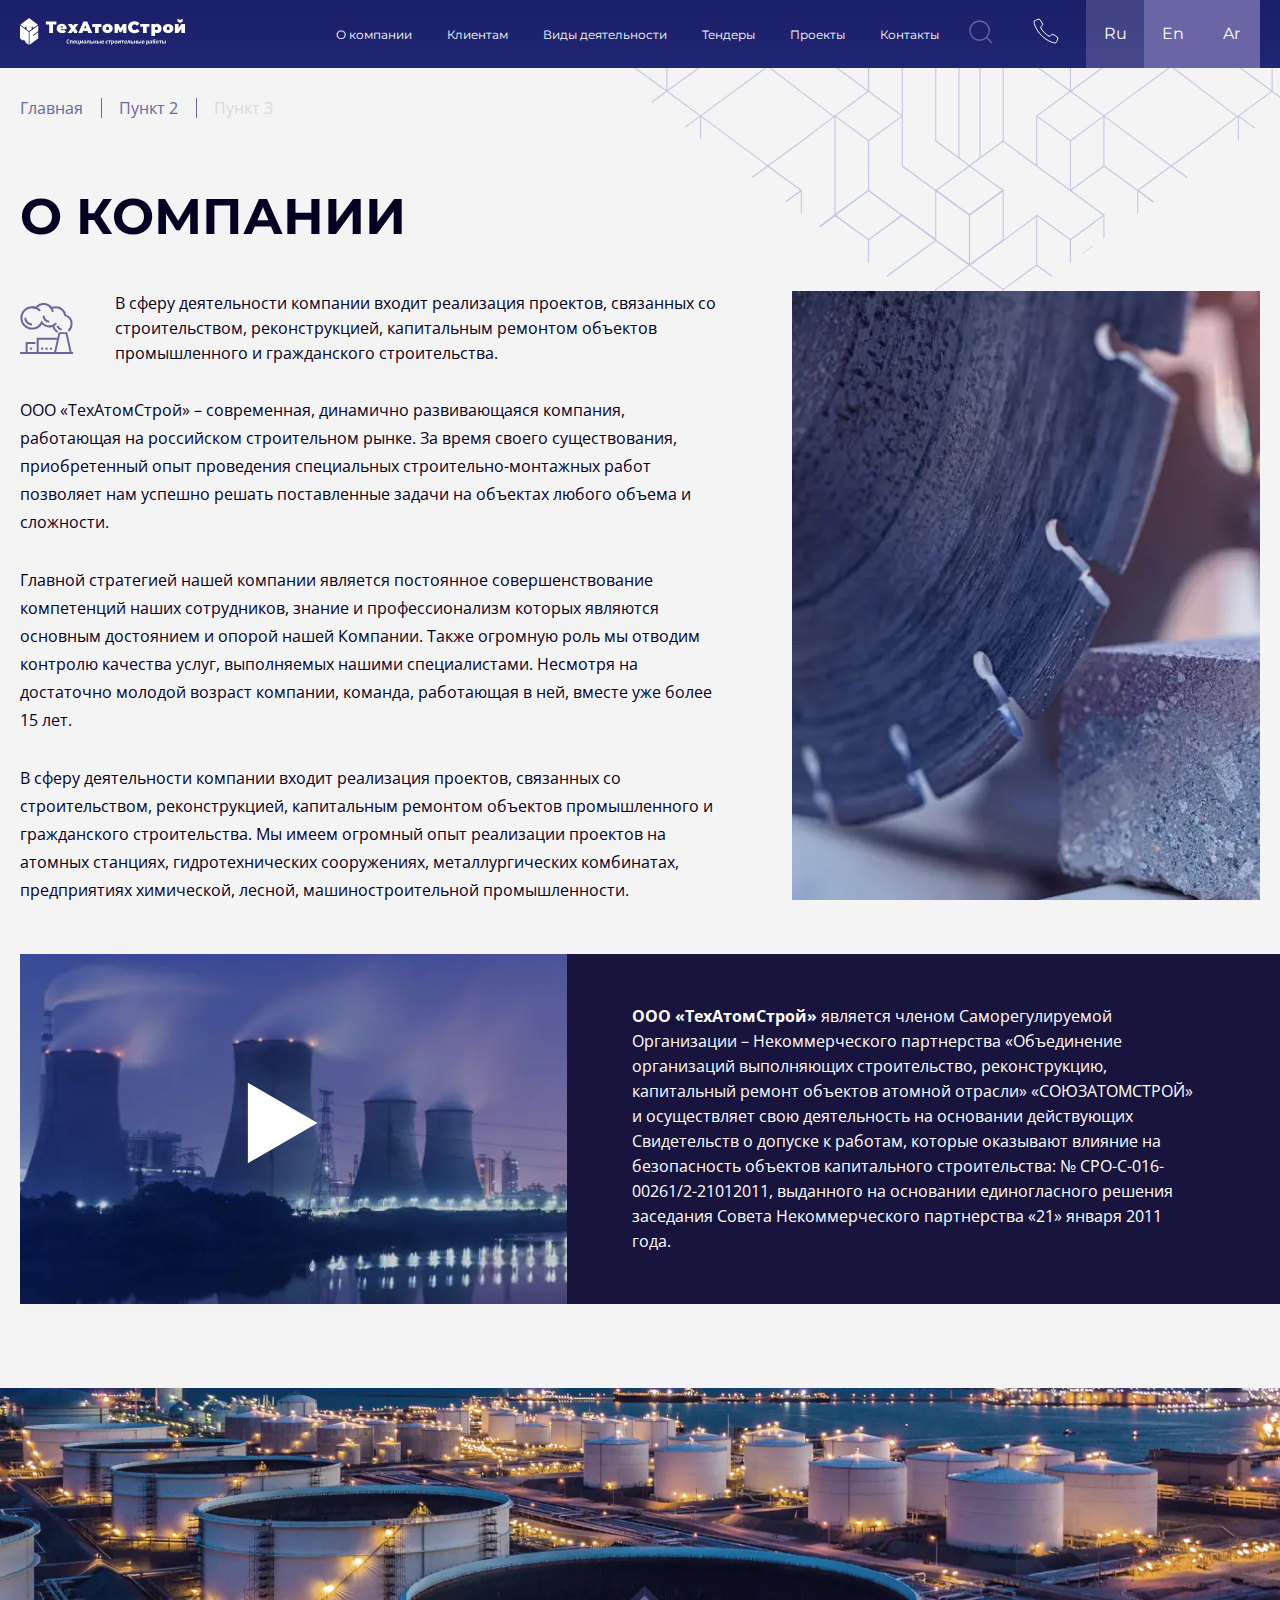
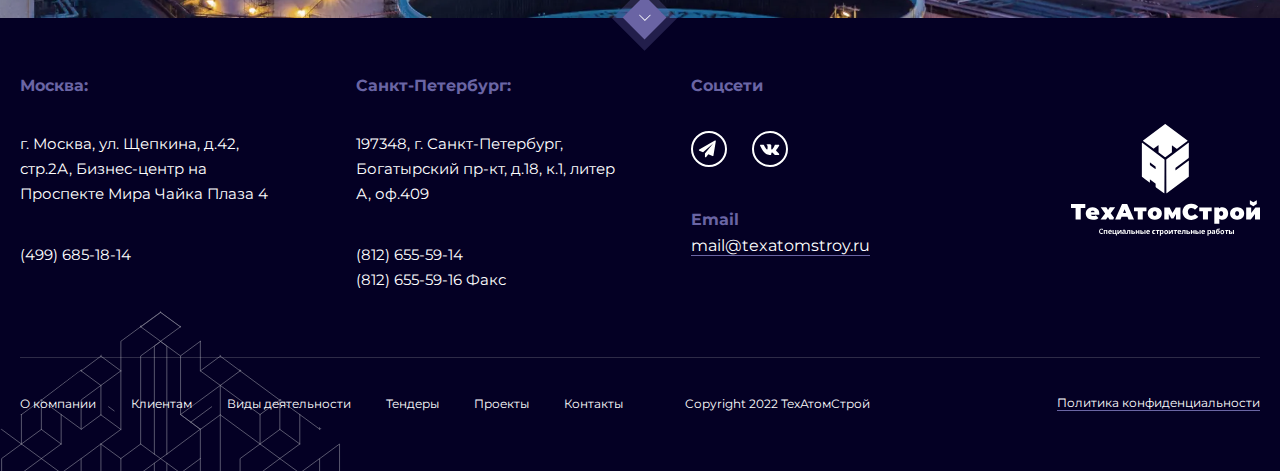
==== commit ef69b34d: "update" ====
--- a/about.html
+++ b/about.html
@@ -30,7 +30,10 @@
     <div class="header"> 
       <div class="container header__wrap">
         <div class="haeder__left">
-          <div class="header__burger"></div><a class="header__logo" href="#"><img src="./img/logo.svg" alt=""></a>
+          <div class="header__burger"></div><a class="header__logo" href="#">
+            <picture> 
+              <source media="(max-width: 1200px)" srcset="./img/logo-mobile.svg"><img src="./img/logo.svg" alt="">
+            </picture></a>
         </div>
         <div class="header__right"> 
           <nav class="nav"><a class="nav__link" href="#">О компании</a><a class="nav__link" href="#">Клиентам</a><a class="nav__link" href="#">Виды деятельности</a><a class="nav__link" href="#">Тендеры</a><a class="nav__link" href="#">Проекты</a><a class="nav__link" href="#">Контакты</a></nav>
@@ -51,7 +54,9 @@
         </div>
       </div>
     </div>
-        <div class="mobile-nav"> <a class="nav__link" href="#">О компании</a><a class="nav__link" href="#">Клиентам</a><a class="nav__link" href="#">Виды деятельности</a><a class="nav__link" href="#">Тендеры</a><a class="nav__link" href="#">Проекты</a><a class="nav__link" href="#">Контакты</a></div>
+        <div class="mobile-nav"> 
+          <div class="mobile-nav__close"> <img src="./img/close.svg" alt=""></div><a class="nav__link" href="#">О компании</a><a class="nav__link" href="#">Клиентам</a><a class="nav__link" href="#">Виды деятельности</a><a class="nav__link" href="#">Тендеры</a><a class="nav__link" href="#">Проекты</a><a class="nav__link" href="#">Контакты</a>
+        </div>
     <main class="inner"> 
       <div class="container">
             <div class="scrumbs"> <a class="scrumbs__link" href="#">Главная  </a><a class="scrumbs__link" href="#">Пункт 2  </a><a class="scrumbs__link" href="#">Пункт 3  </a></div>
@@ -61,22 +66,23 @@
                 <div class="ico-block"><img src="./img/ico-text.svg" alt="">
                   <p class="ico-text">В сферу деятельности компании входит реализация проектов, связанных со строительством, реконструкцией, капитальным ремонтом объектов промышленного и гражданского строительства.</p>
                 </div>
+            <div class="about__pic --mobile"> <img src="../img/about__pic.webp" alt=""></div>
             <div class="text"> 
               <p>ООО «ТехАтомСтрой» – современная, динамично развивающаяся компания, работающая на российском строительном рынке. За время своего существования, приобретенный опыт проведения специальных строительно-монтажных работ позволяет нам успешно решать поставленные задачи на объектах любого объема и сложности.</p>
               <p>Главной стратегией нашей компании является постоянное совершенствование компетенций наших сотрудников, знание и профессионализм которых являются основным достоянием и опорой нашей Компании. Также огромную роль мы отводим контролю качества услуг, выполняемых нашими специалистами. Несмотря на достаточно молодой возраст компании, команда, работающая в ней, вместе уже более 15 лет.</p>
               <p>В сферу деятельности компании входит реализация проектов, связанных со строительством, реконструкцией, капитальным ремонтом объектов промышленного и гражданского строительства. Мы имеем огромный опыт реализации проектов на атомных станциях, гидротехнических сооружениях, металлургических комбинатах, предприятиях химической, лесной, машиностроительной промышленности.</p>
             </div>
           </div>
-          <div class="about__pic" style="background: url(../img/about__pic.webp) no-repeat center / cover"></div>
+          <div class="about__pic --desktop" style="background: url(../img/about__pic.webp) no-repeat center / cover"></div>
         </div>
-        <div class="about__video"> 
-          <div class="about__video-play"><a data-fancybox="video-gallery" href="https://youtu.be/SU4BqSh9jZQ">
+        <div class="about__video">
+          <div class="about__video-play" style="background: url(./img/video-banner.webp) no-repeat center / cover">
+             <a data-fancybox="video-gallery" href="https://youtu.be/SU4BqSh9jZQ">
             <div class="after">
                <svg width="70" height="81" viewBox="0 0 70 81" xmlns="http://www.w3.org/2000/svg">
 <path d="M3.25 5.42597L64 40.5L3.25 75.574L3.25 5.42597Z"  stroke="white" stroke-width="6"/>
 </svg>
-            </div><img src="./img/video-banner.webp"/>
-</a>
+            </div></a>
           </div>
           <div class="about__video-description"> 
             <p><b>ООО «ТехАтомСтрой» </b> является членом Саморегулируемой Организации – Некоммерческого партнерства «Объединение организаций выполняющих строительство, реконструкцию, капитальный ремонт объектов атомной отрасли» «СОЮЗАТОМСТРОЙ» и осуществляет свою деятельность на основании действующих Свидетельств о допуске к работам, которые оказывают влияние на безопасность объектов капитального строительства: № СРО-С-016-00261/2-21012011, выданного на основании единогласного решения заседания Совета Некоммерческого партнерства «21» января 2011 года.</p>
@@ -85,7 +91,7 @@
       </div>
     </main>
     <div class="footer">
-      <div class="footer__banner"><img src="./img/footer.webp" alt=""></div>
+      <div class="footer__banner" style="background: url(./img/footer.webp) no-repeat center / cover"></div>
       <div class="footer__wrap"><a class="anchor-arrow" href="#"><img src="./img/an-arrow.svg" alt=""></a>
         <div class="container">
           <div class="footer__top"> 
--- a/styles/main.css
+++ b/styles/main.css
@@ -2264,7 +2264,43 @@
 }
 
 .mobile-nav {
+  position: fixed;
+  left: 0;
+  top: 0;
+  width: 100%;
+  height: 100%;
+  background-color: #6A65A4;
+  padding: 80px 20px 40px;
+  z-index: 999;
   display: none;
+}
+
+.mobile-nav.-is-active {
+  display: block;
+}
+
+.mobile-nav .nav__link {
+  display: block;
+  font-size: 20px;
+  line-height: 55px;
+  color: #fff;
+}
+
+.mobile-nav .nav__link:hover {
+  text-decoration: none;
+  opacity: 0.6;
+}
+
+.mobile-nav__close {
+  position: absolute;
+  left: 0;
+  top: 0;
+  width: 100%;
+  padding-top: 15px;
+  padding-bottom: 15px;
+  padding-left: 20px;
+  padding-right: 20px;
+  border-bottom: 1px solid rgba(217, 217, 217, 0.2);
 }
 
 .footer {
@@ -2300,8 +2336,8 @@
   position: relative;
 }
 
-.footer__banner img {
-  display: block;
+.footer__banner {
+  height: 230px;
 }
 
 .footer__top {
@@ -2375,6 +2411,10 @@
   line-height: 15px;
 }
 
+.policy {
+  white-space: nowrap;
+}
+
 .btn {
   display: inline-flex;
   justify-content: center;
@@ -2607,7 +2647,6 @@
 }
 
 .about__video-play {
-  height: 327px;
   width: 547px;
   position: relative;
 }
@@ -2648,8 +2687,7 @@
   background-color: #18143E;
   display: flex;
   align-items: center;
-  padding-left: 65px;
-  padding-right: 65px;
+  padding: 50px 65px;
   color: #fff;
   position: relative;
 }
@@ -2740,6 +2778,7 @@
   border-top: 1px solid #D9D9D9;
   display: flex;
   align-items: flex-start;
+  width: calc(100% + 20px);
 }
 
 .activities__description img {
@@ -2913,6 +2952,8 @@
 
 .tenders-contacts__item {
   color: #3A3A3A;
+  padding-left: 5px;
+  padding-right: 5px;
 }
 
 .tenders-contacts__item p {
@@ -2944,6 +2985,8 @@
 
 .contacts-block {
   border: 1px solid #D9D9D9;
+  margin-bottom: 68px;
+  border-bottom: none;
 }
 
 .contacts {
@@ -2978,7 +3021,7 @@
 
 #map {
   height: 432px;
-  width: calc(100% + (100vw - 1320px) / 2);
+  width: calc(100% + (100vw - 1300px) / 2);
 }
 
 .form-contacts {
@@ -3108,6 +3151,12 @@
   padding-top: 60px;
 }
 
+.prev,
+.next {
+  display: inline-flex;
+  align-items: center;
+}
+
 .prev svg,
 .next svg {
   fill: #6A65A4;
@@ -3322,13 +3371,48 @@
 
 .map .ico-block {
   position: absolute;
-  right: 0;
+  right: 20px;
   bottom: 0;
   align-items: center;
 }
 
 .map-point {
   cursor: pointer;
+  position: relative;
+}
+
+.map-point.active {
+  z-index: 1000;
+}
+
+.map-point.active foreignObject {
+  display: inline-block;
+  position: relative;
+  z-index: 1;
+}
+
+.map-point.active rect {
+  position: relative;
+  z-index: 50;
+}
+
+.map-point foreignObject {
+  width: 100vw;
+  max-width: 280px;
+  height: 83px;
+  display: none;
+  cursor: default;
+}
+
+.map-point__message {
+  left: 100%;
+  bottom: 100%;
+  max-width: 264px;
+  width: 100vw;
+  padding: 15px 48px;
+  box-shadow: 0px 4px 10px rgba(0, 0, 0, 0.1);
+  border-top: 1px solid #18143E;
+  background-color: #fff;
 }
 
 .map__pic {
@@ -3371,6 +3455,42 @@
   z-index: 1;
 }
 
+.--mobile {
+  display: none;
+}
+
+.activities__mobile-main {
+  display: none;
+  padding-top: 24px;
+  padding-bottom: 24px;
+  border-top: 1px solid #D9D9D9;
+  border-bottom: 1px solid #D9D9D9;
+  font-weight: 700;
+  font-size: 15px;
+  line-height: 18px;
+  color: #6A65A4;
+  position: relative;
+}
+
+.activities__mobile-main.-is-active:after {
+  transform: translateY(-50%) rotateZ(180deg);
+}
+
+.activities__mobile-main:after {
+  content: "";
+  position: absolute;
+  right: 0;
+  top: 50%;
+  transform: translateY(-50%) rotateZ(0);
+  width: 15px;
+  height: 8px;
+  background: url(../img/accardeon.svg) no-repeat center/contain;
+}
+
+.slider-nav--map {
+  display: none;
+}
+
 @media all and (min-width: 1024px) {
   .fancybox__container {
     --carousel-button-width: 48px;
@@ -3400,9 +3520,802 @@
   }
 }
 
+@media (max-width: 1300px) {
+  .activities-form {
+    width: calc(100% + 20px);
+    padding-right: 20px;
+  }
+
+  #map {
+    width: calc(100% + 40px);
+    margin-left: -20px;
+  }
+
+  .news__left {
+    padding-right: 20px;
+  }
+}
+
+@media (max-width: 1200px) {
+  .title-group {
+    display: block;
+  }
+
+  .ico-block {
+    justify-content: flex-start;
+  }
+
+  .nav {
+    display: none;
+  }
+
+  .header__burger {
+    display: block;
+  }
+
+  .about__video-description p {
+    font-size: 12px;
+    line-height: 150%;
+  }
+
+  .tenders-contacts__item span {
+    max-width: 192px;
+    display: block;
+  }
+}
+
+@media (max-width: 980px) {
+  .project-slider {
+    border: none;
+  }
+
+  .project {
+    display: block;
+    border: none;
+    margin-bottom: 0px;
+  }
+
+  .project__right {
+    height: 33.3333333333vw;
+    width: 100%;
+  }
+
+  .project__tabs-items {
+    border: none;
+    padding-top: 11px;
+    padding-bottom: 11px;
+    display: block;
+    overflow-x: auto;
+    white-space: nowrap;
+  }
+
+  .project__tabs-item {
+    font-size: 14px;
+    line-height: 25px;
+    display: inline-block;
+    vertical-align: top;
+    margin-right: 62px;
+    margin-left: 0px;
+  }
+
+  .project__tabs-item.-is-active {
+    font-size: 15px;
+    line-height: 25px;
+  }
+
+  .project__name {
+    font-size: 20px;
+    line-height: 24px;
+    margin-bottom: 20px;
+  }
+
+  .project__doc {
+    width: 73px;
+    margin-right: 20px;
+  }
+
+  .project_info {
+    width: calc(100% - 93px);
+  }
+
+  .project__info-block {
+    font-size: 14px;
+    line-height: 23px;
+  }
+
+  .project__info-block {
+    margin-bottom: 13px;
+  }
+
+  .project__info-block p {
+    font-size: 14px;
+    line-height: 23px;
+  }
+
+  .project__left {
+    width: 100%;
+    padding-left: 0px;
+    padding-top: 35px;
+    padding-bottom: 35px;
+  }
+
+  .tenders-contacts__list {
+    display: block;
+  }
+
+  .tenders-contacts {
+    height: auto;
+    padding-top: 43px;
+    padding-left: 20px;
+  }
+
+  .tenders-contacts__item {
+    margin-bottom: 20px;
+  }
+
+  .tenders-contacts__item span {
+    max-width: 100%;
+  }
+
+  .manual__text p {
+    font-size: 16px;
+    line-height: 28px;
+    padding-right: 5px;
+  }
+
+  .ico-block img {
+    display: none;
+  }
+
+  .title-group {
+    margin-bottom: 0px;
+  }
+
+  .footer__item {
+    padding-left: 5px;
+    padding-right: 5px;
+  }
+
+  .about__pic.--desktop {
+    display: none;
+  }
+
+  .about__pic.--mobile {
+    display: block;
+    width: 100%;
+    overflow: hidden;
+    max-height: 600px;
+    margin-bottom: 40px;
+    height: auto;
+  }
+
+  .about__pic.--mobile img {
+    width: 100%;
+  }
+
+  .about__text {
+    width: 100%;
+    margin-bottom: 42px;
+  }
+
+  .scrumbs__link {
+    font-size: 12px;
+    line-height: 13px;
+    padding-right: 18px;
+    margin-right: 18px;
+  }
+
+  .scrumbs {
+    margin-bottom: 33px;
+  }
+
+  .h1,
+  .h2 {
+    font-size: 23px;
+    line-height: 28px;
+    margin-bottom: 23px;
+  }
+
+  .ico-block {
+    margin-bottom: 40px;
+    align-items: center;
+  }
+
+  .ico-text {
+    font-size: 14px;
+    line-height: 25px;
+  }
+
+  .text p,
+  body {
+    font-size: 14px;
+    line-height: 28px;
+  }
+
+  .text p {
+    margin-bottom: 30px;
+  }
+
+  .about__list {
+    margin-bottom: 0px;
+  }
+
+  .about__video {
+    display: block;
+  }
+
+  .about__video-play {
+    height: 400px;
+    width: calc(100% + 40px);
+    margin-left: -20px;
+  }
+
+  .about__video-description {
+    width: calc(100% + 40px);
+    margin-left: -20px;
+  }
+
+  .about__video {
+    margin-bottom: 0px;
+  }
+
+  .about__video-description p {
+    font-size: 14px;
+    line-height: 1.8;
+  }
+
+  .inner {
+    background: none;
+  }
+
+  .h3 {
+    font-size: 16px;
+    line-height: 25px;
+    margin-bottom: 20px;
+  }
+
+  .activities .activities__item {
+    width: calc(50% - 35px);
+  }
+
+  .activities__title {
+    font-size: 18px;
+    line-height: 24px;
+    margin-bottom: 15px;
+  }
+
+  .activities__pic {
+    height: 356px;
+  }
+
+  .activities__additional-block {
+    width: calc(100% + 20px);
+    margin-left: -20px;
+    padding-left: 0px;
+  }
+
+  .slider-nav {
+    justify-content: space-between;
+  }
+
+  .tabs {
+    margin-bottom: 33px;
+  }
+
+  .slider-nav {
+    padding-top: 33px;
+  }
+
+  .news {
+    display: block;
+  }
+
+  .news__left {
+    width: 100%;
+    justify-content: flex-start;
+    padding: 63px 20px 39px;
+    background: #C5C6E5 url(../img/news-text.svg) no-repeat right center/90px auto;
+  }
+
+  .news__right {
+    width: 100%;
+  }
+
+  .main-activites__bottom .slider-nav {
+    padding-top: 0px;
+  }
+
+  .news__right {
+    height: 200px;
+    overflow: hidden;
+  }
+
+  .news__3d {
+    min-width: 400px;
+  }
+
+  .news__3d img {
+    width: 100%;
+  }
+
+  .map .ico-block {
+    right: auto;
+    bottom: auto;
+    left: 20px;
+    top: 80px;
+    width: 100%;
+  }
+}
+
+@media (max-width: 768px) {
+  .map {
+    padding-top: 46px;
+    padding-bottom: 40px;
+    background: none;
+  }
+
+  .map__pic {
+    width: 150%;
+    margin-top: -8vw;
+    transition: transform 0.4s;
+  }
+
+  .map__pic.-is-active {
+    transform: translateX(-30%);
+  }
+
+  .slider-nav--map {
+    display: flex;
+    padding-left: 20px;
+    padding-right: 20px;
+    max-width: 164px;
+    margin: 0 auto;
+  }
+
+  .map__pic svg {
+    height: auto;
+  }
+
+  .manual {
+    padding-top: 20px;
+    padding-bottom: 36px;
+    padding-left: 0px;
+    padding-right: 0px;
+    border-left: none;
+    border-right: none;
+    display: block;
+  }
+
+  .manual .btn {
+    width: 100%;
+    max-width: 450px;
+    margin: 0 auto;
+  }
+
+  .manual__text {
+    display: block;
+    margin-bottom: 25px;
+  }
+
+  .manual__text img {
+    float: right;
+    margin-left: 5px;
+    padding-bottom: 5px;
+  }
+
+  .tenders-bottom {
+    display: block;
+  }
+
+  .tenders-contacts {
+    padding-left: 0px;
+    border-left: none;
+    width: 100%;
+  }
+
+  .tenders-presentation {
+    height: auto;
+    padding-top: 0px;
+    border-left: none;
+  }
+
+  .footer__left {
+    flex-wrap: wrap;
+  }
+
+  .footer__item {
+    width: 50%;
+    margin-bottom: 30px;
+  }
+
+  .footer__blocks {
+    display: block;
+  }
+
+  .activities__description {
+    display: block;
+    padding-left: 20px;
+    padding-right: 20px;
+    width: 100%;
+    margin-left: 20px;
+    padding-top: 25px;
+    padding-bottom: 25px;
+  }
+
+  .activities__description img {
+    margin-right: 0px;
+    float: right;
+    margin-left: 10px;
+    margin-bottom: 10px;
+  }
+
+  .activities__description .text {
+    width: 100%;
+  }
+
+  .form {
+    padding-left: 0px;
+  }
+
+  .contacts {
+    padding-top: 24px;
+    padding-bottom: 16px;
+    padding-left: 0px;
+    padding-right: 0px;
+    display: block;
+  }
+
+  .contacts-block {
+    border-left: 0px;
+    border-right: 0px;
+  }
+
+  .contacts__left {
+    margin-bottom: 30px;
+  }
+
+  .activities-form:before {
+    left: 54%;
+    transform: translateX(-50%);
+    width: 320px;
+  }
+
+  .header .container {
+    padding-left: 0px;
+    padding-right: 0px;
+  }
+
+  .header__wrap {
+    padding-left: 20px;
+    padding-right: 20px;
+  }
+
+  .main__slider .swiper-slide {
+    padding-top: 102px;
+  }
+
+  .main__logo {
+    margin-bottom: 40px;
+  }
+
+  .main__logo img {
+    max-width: 163px;
+  }
+
+  .main__title {
+    font-size: 23px;
+    line-height: 28px;
+  }
+
+  .main__title span img {
+    max-width: 30px;
+    margin-right: 10px;
+  }
+
+  .main__description {
+    max-width: 320px;
+  }
+
+  .main__bottom .container:before {
+    display: none;
+  }
+
+  .main-news__top {
+    padding-top: 49px;
+    padding-bottom: 33px;
+  }
+
+  .main-news__top h2.h2 {
+    margin-bottom: 46px;
+  }
+
+  .main-news__top .container {
+    display: block;
+  }
+}
+
 @media (max-width: 640px) {
   .fancybox__toolbar__items--center:not(:last-child) {
     display: none;
   }
 }
+
+@media (max-width: 600px) {
+  .news__main-day {
+    font-size: 40px;
+    line-height: 49px;
+    margin-bottom: 1px;
+  }
+
+  .news__date {
+    font-size: 15px;
+    line-height: 18px;
+  }
+
+  .form-contacts {
+    position: relative;
+  }
+
+  .form-contacts:before {
+    left: 54%;
+    transform: translateX(-50%);
+    width: 320px;
+    content: "";
+    position: absolute;
+    height: 100%;
+    top: -2px;
+    background: url(../img/form-bg.svg) no-repeat top left/100% auto;
+  }
+
+  .news__title {
+    font-size: 14px;
+    line-height: 17px;
+  }
+
+  .news__top .news__date {
+    margin-top: 0px;
+  }
+
+  .news__top {
+    align-items: center;
+    margin-bottom: 14px;
+  }
+
+  .news__description {
+    margin-bottom: 20px;
+  }
+
+  .news__item .news__date {
+    width: 72px;
+  }
+
+  .news__3d {
+    margin-left: 50px;
+    max-width: 500px;
+  }
+
+  .news__small-title {
+    padding-left: 5px;
+    font-size: 14px;
+    line-height: 17px;
+  }
+
+  .news__item {
+    margin-bottom: 25px;
+  }
+
+  .main__bottom {
+    width: 100%;
+  }
+
+  .main__description {
+    padding-top: 58px;
+  }
+
+  .main__slider .swiper-slide {
+    height: 560px;
+  }
+
+  .main__bottom .socials {
+    position: absolute;
+    left: 50%;
+    transform: translateX(-50%);
+  }
+
+  .main__bottom .slider-nav {
+    display: flex;
+    justify-content: space-between;
+    width: 100%;
+  }
+
+  .main__bottom .slider-nav .slider-numbers {
+    display: none;
+  }
+
+  .form-contacts {
+    background-image: none;
+  }
+
+  .form__flex {
+    display: block;
+  }
+
+  .form__flex .input {
+    width: 100%;
+  }
+
+  .form__submit {
+    display: block;
+  }
+
+  .form__submit-description {
+    margin-bottom: 22px;
+    margin-right: 0px;
+  }
+
+  .form__submit {
+    width: 100%;
+  }
+
+  .activities .activities__item {
+    width: 100%;
+    margin-bottom: 0px;
+  }
+
+  .activities__title {
+    display: none;
+  }
+
+  .activities__mobile-main {
+    display: block;
+    padding-right: 35px;
+  }
+
+  .activities__group {
+    padding-bottom: 30px;
+    display: none;
+  }
+
+  .activities__group.-is-active {
+    display: block;
+  }
+
+  .main-activites__slider .activities__mobile-main {
+    display: none;
+  }
+
+  .main-activites__slider .activities__group {
+    display: block;
+  }
+
+  .main-activites__slider .activities__title {
+    display: block;
+  }
+
+  .main-activites__slider .activities__pic {
+    height: 280px;
+  }
+
+  .main-activites__slider .activities__item {
+    margin-bottom: 0px;
+  }
+
+  .main-activites__bottom {
+    display: block;
+    text-align: center;
+  }
+
+  .main-activites__bottom .slider-nav {
+    padding-top: 0px;
+    max-width: 164px;
+    margin: 0 auto 30px;
+  }
+
+  .activities__item .text p {
+    font-size: 14px;
+    line-height: 20px;
+  }
+}
+
+@media (max-width: 500px) {
+  .contacts__phone {
+    text-align: center;
+  }
+
+  .contacts__email {
+    width: 100%;
+    text-align: center;
+    max-width: 160px;
+    margin: 0 auto;
+    display: block;
+  }
+
+  .footer__left {
+    display: block;
+  }
+
+  .footer__item {
+    width: 100%;
+    padding-left: 0px;
+    padding-right: 0px;
+  }
+
+  .footer__logo {
+    text-align: center;
+    margin-bottom: 30px;
+  }
+
+  .footer {
+    background-position: center bottom;
+    padding-bottom: 105px;
+  }
+
+  .footer__banner {
+    height: 210px;
+  }
+
+  .footer__wrap {
+    padding-top: 66px;
+  }
+
+  .footer__title {
+    font-size: 14px;
+    line-height: 25px;
+    margin-bottom: 5px;
+  }
+
+  .footer__text {
+    font-size: 14px;
+    line-height: 25px;
+    margin-bottom: 16px;
+  }
+
+  .footer__bottom .footer__left {
+    display: none;
+  }
+
+  .footer__bottom {
+    padding: 0;
+    justify-content: center;
+    border: none;
+  }
+
+  .about__video-description {
+    padding-left: 20px;
+    padding-right: 20px;
+  }
+
+  .header__lang:not(.-is-active) {
+    display: none;
+  }
+
+  .header__wrap {
+    padding-right: 0px;
+  }
+
+  .search {
+    margin-right: 30px;
+  }
+
+  .-is-active .search__input {
+    width: 158px;
+  }
+
+  .header__lang {
+    font-size: 12px;
+  }
+
+  .main__description {
+    font-size: 15px;
+    line-height: 20px;
+  }
+}
+
+@media (max-width: 400px) {
+  .main__title {
+    max-width: 200px;
+    text-align: left;
+    margin: 0 auto;
+  }
+}
 /*# sourceMappingURL=maps/main.css.map */
